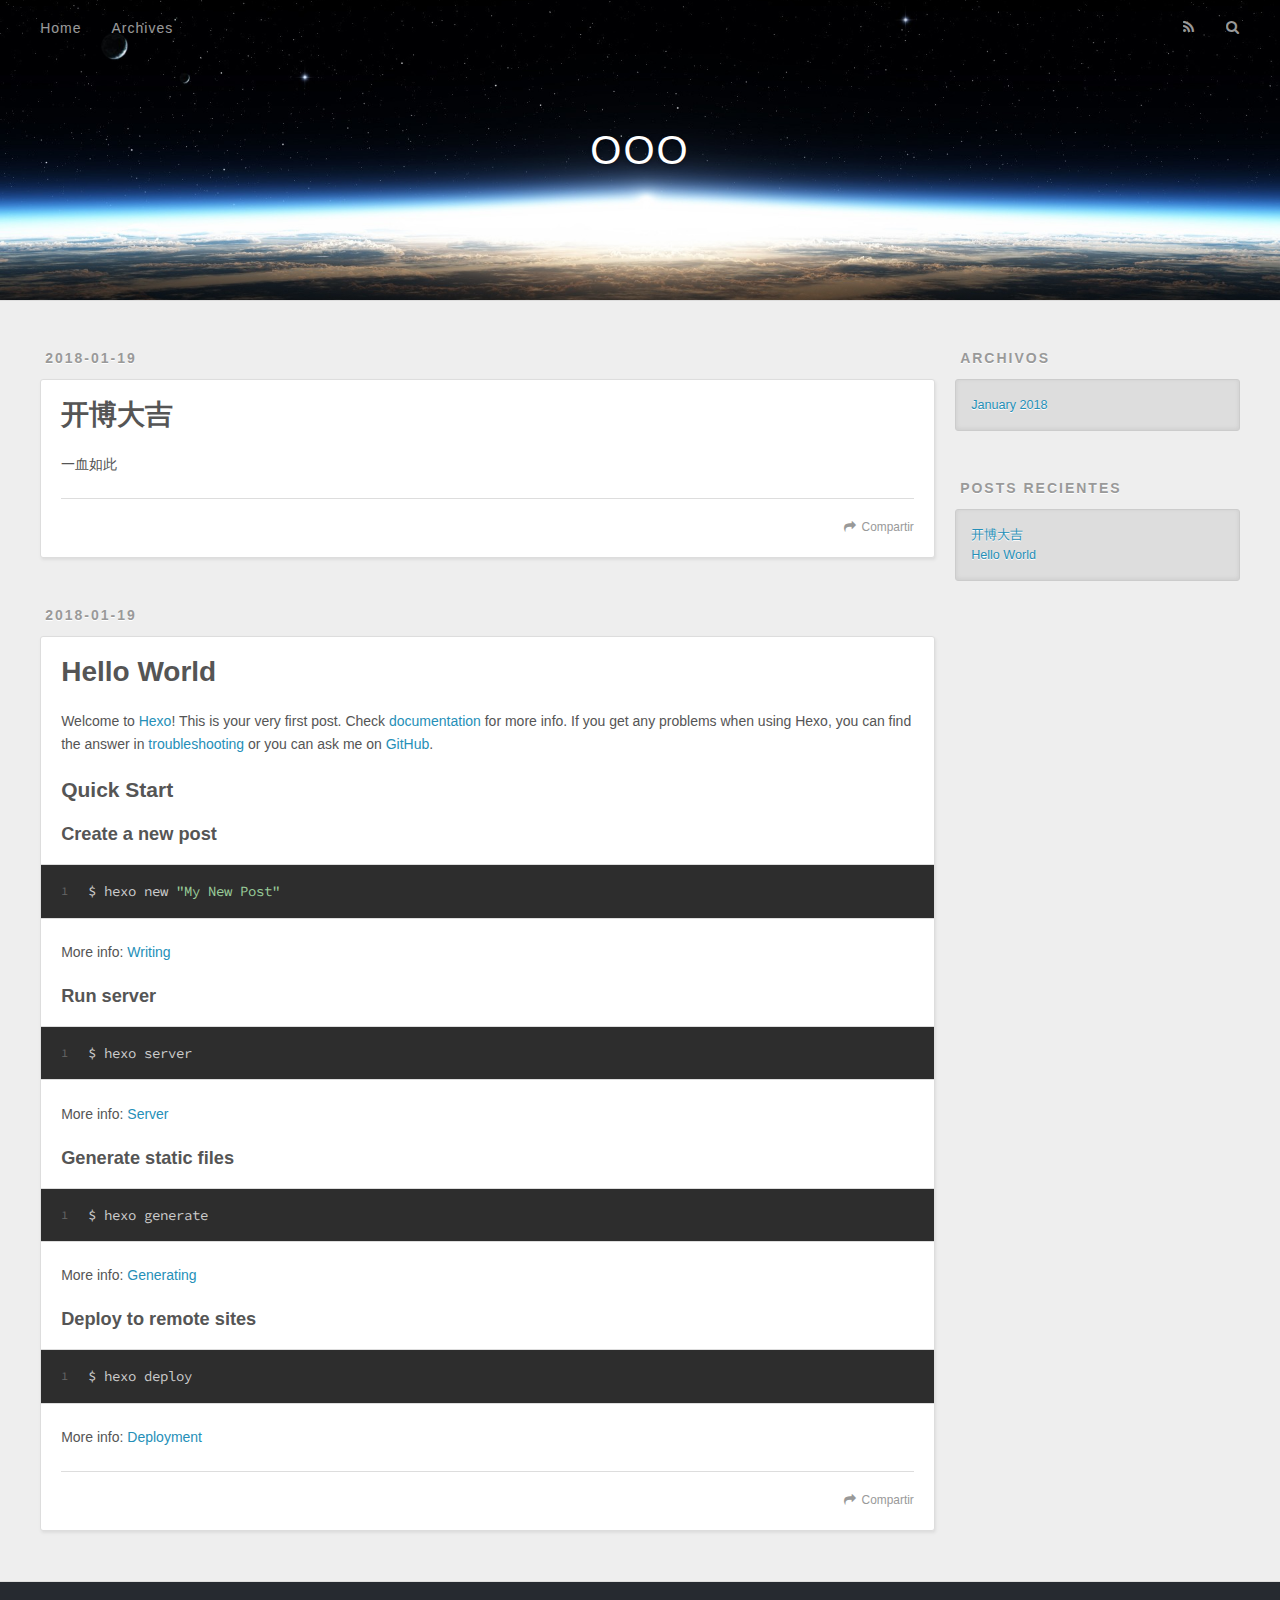
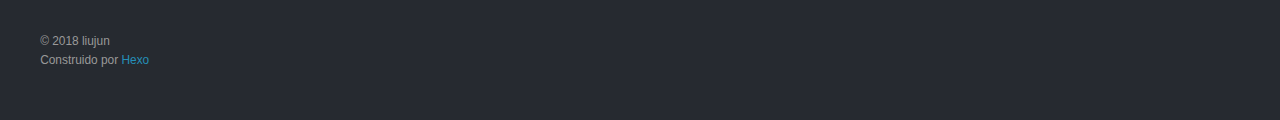
==== index.html @ bb55c489 "Site updated: 2018-01-19 01:58:31" ====
<!DOCTYPE html>
<html>
<head>
  <meta charset="utf-8">
  

  
  <title>OOO</title>
  <meta name="viewport" content="width=device-width, initial-scale=1, maximum-scale=1">
  <meta property="og:type" content="website">
<meta property="og:title" content="OOO">
<meta property="og:url" content="http://yoursite.com/index.html">
<meta property="og:site_name" content="OOO">
<meta name="twitter:card" content="summary">
<meta name="twitter:title" content="OOO">
  
    <link rel="alternate" href="/atom.xml" title="OOO" type="application/atom+xml">
  
  
    <link rel="icon" href="/favicon.png">
  
  
    <link href="//fonts.googleapis.com/css?family=Source+Code+Pro" rel="stylesheet" type="text/css">
  
  <link rel="stylesheet" href="/css/style.css">
</head>

<body>
  <div id="container">
    <div id="wrap">
      <header id="header">
  <div id="banner"></div>
  <div id="header-outer" class="outer">
    <div id="header-title" class="inner">
      <h1 id="logo-wrap">
        <a href="/" id="logo">OOO</a>
      </h1>
      
    </div>
    <div id="header-inner" class="inner">
      <nav id="main-nav">
        <a id="main-nav-toggle" class="nav-icon"></a>
        
          <a class="main-nav-link" href="/">Home</a>
        
          <a class="main-nav-link" href="/archives">Archives</a>
        
      </nav>
      <nav id="sub-nav">
        
          <a id="nav-rss-link" class="nav-icon" href="/atom.xml" title="RSS"></a>
        
        <a id="nav-search-btn" class="nav-icon" title="Buscar"></a>
      </nav>
      <div id="search-form-wrap">
        <form action="//google.com/search" method="get" accept-charset="UTF-8" class="search-form"><input type="search" name="q" class="search-form-input" placeholder="Search"><button type="submit" class="search-form-submit">&#xF002;</button><input type="hidden" name="sitesearch" value="http://yoursite.com"></form>
      </div>
    </div>
  </div>
</header>
      <div class="outer">
        <section id="main">
  
    <article id="post-开博大吉" class="article article-type-post" itemscope itemprop="blogPost">
  <div class="article-meta">
    <a href="/2018/01/19/开博大吉/" class="article-date">
  <time datetime="2018-01-18T17:35:58.000Z" itemprop="datePublished">2018-01-19</time>
</a>
    
  </div>
  <div class="article-inner">
    
    
      <header class="article-header">
        
  
    <h1 itemprop="name">
      <a class="article-title" href="/2018/01/19/开博大吉/">开博大吉</a>
    </h1>
  

      </header>
    
    <div class="article-entry" itemprop="articleBody">
      
        <p>一血如此</p>

      
    </div>
    <footer class="article-footer">
      <a data-url="http://yoursite.com/2018/01/19/开博大吉/" data-id="cjcksv4m100019cp0vutu0ll5" class="article-share-link">Compartir</a>
      
      
    </footer>
  </div>
  
</article>


  
    <article id="post-hello-world" class="article article-type-post" itemscope itemprop="blogPost">
  <div class="article-meta">
    <a href="/2018/01/19/hello-world/" class="article-date">
  <time datetime="2018-01-18T17:33:48.211Z" itemprop="datePublished">2018-01-19</time>
</a>
    
  </div>
  <div class="article-inner">
    
    
      <header class="article-header">
        
  
    <h1 itemprop="name">
      <a class="article-title" href="/2018/01/19/hello-world/">Hello World</a>
    </h1>
  

      </header>
    
    <div class="article-entry" itemprop="articleBody">
      
        <p>Welcome to <a href="https://hexo.io/" target="_blank" rel="noopener">Hexo</a>! This is your very first post. Check <a href="https://hexo.io/docs/" target="_blank" rel="noopener">documentation</a> for more info. If you get any problems when using Hexo, you can find the answer in <a href="https://hexo.io/docs/troubleshooting.html" target="_blank" rel="noopener">troubleshooting</a> or you can ask me on <a href="https://github.com/hexojs/hexo/issues" target="_blank" rel="noopener">GitHub</a>.</p>
<h2 id="Quick-Start"><a href="#Quick-Start" class="headerlink" title="Quick Start"></a>Quick Start</h2><h3 id="Create-a-new-post"><a href="#Create-a-new-post" class="headerlink" title="Create a new post"></a>Create a new post</h3><figure class="highlight bash"><table><tr><td class="gutter"><pre><span class="line">1</span><br></pre></td><td class="code"><pre><span class="line">$ hexo new <span class="string">"My New Post"</span></span><br></pre></td></tr></table></figure>
<p>More info: <a href="https://hexo.io/docs/writing.html" target="_blank" rel="noopener">Writing</a></p>
<h3 id="Run-server"><a href="#Run-server" class="headerlink" title="Run server"></a>Run server</h3><figure class="highlight bash"><table><tr><td class="gutter"><pre><span class="line">1</span><br></pre></td><td class="code"><pre><span class="line">$ hexo server</span><br></pre></td></tr></table></figure>
<p>More info: <a href="https://hexo.io/docs/server.html" target="_blank" rel="noopener">Server</a></p>
<h3 id="Generate-static-files"><a href="#Generate-static-files" class="headerlink" title="Generate static files"></a>Generate static files</h3><figure class="highlight bash"><table><tr><td class="gutter"><pre><span class="line">1</span><br></pre></td><td class="code"><pre><span class="line">$ hexo generate</span><br></pre></td></tr></table></figure>
<p>More info: <a href="https://hexo.io/docs/generating.html" target="_blank" rel="noopener">Generating</a></p>
<h3 id="Deploy-to-remote-sites"><a href="#Deploy-to-remote-sites" class="headerlink" title="Deploy to remote sites"></a>Deploy to remote sites</h3><figure class="highlight bash"><table><tr><td class="gutter"><pre><span class="line">1</span><br></pre></td><td class="code"><pre><span class="line">$ hexo deploy</span><br></pre></td></tr></table></figure>
<p>More info: <a href="https://hexo.io/docs/deployment.html" target="_blank" rel="noopener">Deployment</a></p>

      
    </div>
    <footer class="article-footer">
      <a data-url="http://yoursite.com/2018/01/19/hello-world/" data-id="cjcksv4lr00009cp008reulvs" class="article-share-link">Compartir</a>
      
      
    </footer>
  </div>
  
</article>


  


</section>
        
          <aside id="sidebar">
  
    

  
    

  
    
  
    
  <div class="widget-wrap">
    <h3 class="widget-title">Archivos</h3>
    <div class="widget">
      <ul class="archive-list"><li class="archive-list-item"><a class="archive-list-link" href="/archives/2018/01/">January 2018</a></li></ul>
    </div>
  </div>


  
    
  <div class="widget-wrap">
    <h3 class="widget-title">Posts recientes</h3>
    <div class="widget">
      <ul>
        
          <li>
            <a href="/2018/01/19/开博大吉/">开博大吉</a>
          </li>
        
          <li>
            <a href="/2018/01/19/hello-world/">Hello World</a>
          </li>
        
      </ul>
    </div>
  </div>

  
</aside>
        
      </div>
      <footer id="footer">
  
  <div class="outer">
    <div id="footer-info" class="inner">
      &copy; 2018 liujun<br>
      Construido por <a href="http://hexo.io/" target="_blank">Hexo</a>
    </div>
  </div>
</footer>
    </div>
    <nav id="mobile-nav">
  
    <a href="/" class="mobile-nav-link">Home</a>
  
    <a href="/archives" class="mobile-nav-link">Archives</a>
  
</nav>
    

<script src="//ajax.googleapis.com/ajax/libs/jquery/2.0.3/jquery.min.js"></script>


  <link rel="stylesheet" href="/fancybox/jquery.fancybox.css">
  <script src="/fancybox/jquery.fancybox.pack.js"></script>


<script src="/js/script.js"></script>



  </div>
</body>
</html>
---- css/style.css ----
body {
  width: 100%;
}
body:before,
body:after {
  content: "";
  display: table;
}
body:after {
  clear: both;
}
html,
body,
div,
span,
applet,
object,
iframe,
h1,
h2,
h3,
h4,
h5,
h6,
p,
blockquote,
pre,
a,
abbr,
acronym,
address,
big,
cite,
code,
del,
dfn,
em,
img,
ins,
kbd,
q,
s,
samp,
small,
strike,
strong,
sub,
sup,
tt,
var,
dl,
dt,
dd,
ol,
ul,
li,
fieldset,
form,
label,
legend,
table,
caption,
tbody,
tfoot,
thead,
tr,
th,
td {
  margin: 0;
  padding: 0;
  border: 0;
  outline: 0;
  font-weight: inherit;
  font-style: inherit;
  font-family: inherit;
  font-size: 100%;
  vertical-align: baseline;
}
body {
  line-height: 1;
  color: #000;
  background: #fff;
}
ol,
ul {
  list-style: none;
}
table {
  border-collapse: separate;
  border-spacing: 0;
  vertical-align: middle;
}
caption,
th,
td {
  text-align: left;
  font-weight: normal;
  vertical-align: middle;
}
a img {
  border: none;
}
input,
button {
  margin: 0;
  padding: 0;
}
input::-moz-focus-inner,
button::-moz-focus-inner {
  border: 0;
  padding: 0;
}
@font-face {
  font-family: FontAwesome;
  font-style: normal;
  font-weight: normal;
  src: url("fonts/fontawesome-webfont.eot?v=#4.0.3");
  src: url("fonts/fontawesome-webfont.eot?#iefix&v=#4.0.3") format("embedded-opentype"), url("fonts/fontawesome-webfont.woff?v=#4.0.3") format("woff"), url("fonts/fontawesome-webfont.ttf?v=#4.0.3") format("truetype"), url("fonts/fontawesome-webfont.svg#fontawesomeregular?v=#4.0.3") format("svg");
}
html,
body,
#container {
  height: 100%;
}
body {
  background: #eee;
  font: 14px -apple-system, BlinkMacSystemFont, "Segoe UI", "Roboto", "Oxygen", "Ubuntu", "Cantarell", "Fira Sans", "Droid Sans", "Helvetica Neue", sans-serif;
  -webkit-text-size-adjust: 100%;
}
.outer {
  max-width: 1220px;
  margin: 0 auto;
  padding: 0 20px;
}
.outer:before,
.outer:after {
  content: "";
  display: table;
}
.outer:after {
  clear: both;
}
.inner {
  display: inline;
  float: left;
  width: 98.33333333333333%;
  margin: 0 0.833333333333333%;
}
.left,
.alignleft {
  float: left;
}
.right,
.alignright {
  float: right;
}
.clear {
  clear: both;
}
#container {
  position: relative;
}
.mobile-nav-on {
  overflow: hidden;
}
#wrap {
  height: 100%;
  width: 100%;
  position: absolute;
  top: 0;
  left: 0;
  -webkit-transition: 0.2s ease-out;
  -moz-transition: 0.2s ease-out;
  -ms-transition: 0.2s ease-out;
  transition: 0.2s ease-out;
  z-index: 1;
  background: #eee;
}
.mobile-nav-on #wrap {
  left: 280px;
}
@media screen and (min-width: 768px) {
  #main {
    display: inline;
    float: left;
    width: 73.33333333333333%;
    margin: 0 0.833333333333333%;
  }
}
.article-date,
.article-category-link,
.archive-year,
.widget-title {
  text-decoration: none;
  text-transform: uppercase;
  letter-spacing: 2px;
  color: #999;
  margin-bottom: 1em;
  margin-left: 5px;
  line-height: 1em;
  text-shadow: 0 1px #fff;
  font-weight: bold;
}
.article-inner,
.archive-article-inner {
  background: #fff;
  -webkit-box-shadow: 1px 2px 3px #ddd;
  box-shadow: 1px 2px 3px #ddd;
  border: 1px solid #ddd;
  border-radius: 3px;
}
.article-entry h1,
.widget h1 {
  font-size: 2em;
}
.article-entry h2,
.widget h2 {
  font-size: 1.5em;
}
.article-entry h3,
.widget h3 {
  font-size: 1.3em;
}
.article-entry h4,
.widget h4 {
  font-size: 1.2em;
}
.article-entry h5,
.widget h5 {
  font-size: 1em;
}
.article-entry h6,
.widget h6 {
  font-size: 1em;
  color: #999;
}
.article-entry hr,
.widget hr {
  border: 1px dashed #ddd;
}
.article-entry strong,
.widget strong {
  font-weight: bold;
}
.article-entry em,
.widget em,
.article-entry cite,
.widget cite {
  font-style: italic;
}
.article-entry sup,
.widget sup,
.article-entry sub,
.widget sub {
  font-size: 0.75em;
  line-height: 0;
  position: relative;
  vertical-align: baseline;
}
.article-entry sup,
.widget sup {
  top: -0.5em;
}
.article-entry sub,
.widget sub {
  bottom: -0.2em;
}
.article-entry small,
.widget small {
  font-size: 0.85em;
}
.article-entry acronym,
.widget acronym,
.article-entry abbr,
.widget abbr {
  border-bottom: 1px dotted;
}
.article-entry ul,
.widget ul,
.article-entry ol,
.widget ol,
.article-entry dl,
.widget dl {
  margin: 0 20px;
  line-height: 1.6em;
}
.article-entry ul ul,
.widget ul ul,
.article-entry ol ul,
.widget ol ul,
.article-entry ul ol,
.widget ul ol,
.article-entry ol ol,
.widget ol ol {
  margin-top: 0;
  margin-bottom: 0;
}
.article-entry ul,
.widget ul {
  list-style: disc;
}
.article-entry ol,
.widget ol {
  list-style: decimal;
}
.article-entry dt,
.widget dt {
  font-weight: bold;
}
#header {
  height: 300px;
  position: relative;
  border-bottom: 1px solid #ddd;
}
#header:before,
#header:after {
  content: "";
  position: absolute;
  left: 0;
  right: 0;
  height: 40px;
}
#header:before {
  top: 0;
  background: -webkit-linear-gradient(rgba(0,0,0,0.2), transparent);
  background: -moz-linear-gradient(rgba(0,0,0,0.2), transparent);
  background: -ms-linear-gradient(rgba(0,0,0,0.2), transparent);
  background: linear-gradient(rgba(0,0,0,0.2), transparent);
}
#header:after {
  bottom: 0;
  background: -webkit-linear-gradient(transparent, rgba(0,0,0,0.2));
  background: -moz-linear-gradient(transparent, rgba(0,0,0,0.2));
  background: -ms-linear-gradient(transparent, rgba(0,0,0,0.2));
  background: linear-gradient(transparent, rgba(0,0,0,0.2));
}
#header-outer {
  height: 100%;
  position: relative;
}
#header-inner {
  position: relative;
  overflow: hidden;
}
#banner {
  position: absolute;
  top: 0;
  left: 0;
  width: 100%;
  height: 100%;
  background: url("images/banner.jpg") center #000;
  -webkit-background-size: cover;
  -moz-background-size: cover;
  background-size: cover;
  z-index: -1;
}
#header-title {
  text-align: center;
  height: 40px;
  position: absolute;
  top: 50%;
  left: 0;
  margin-top: -20px;
}
#logo,
#subtitle {
  text-decoration: none;
  color: #fff;
  font-weight: 300;
  text-shadow: 0 1px 4px rgba(0,0,0,0.3);
}
#logo {
  font-size: 40px;
  line-height: 40px;
  letter-spacing: 2px;
}
#subtitle {
  font-size: 16px;
  line-height: 16px;
  letter-spacing: 1px;
}
#subtitle-wrap {
  margin-top: 16px;
}
#main-nav {
  float: left;
  margin-left: -15px;
}
.nav-icon,
.main-nav-link {
  float: left;
  color: #fff;
  opacity: 0.6;
  text-decoration: none;
  text-shadow: 0 1px rgba(0,0,0,0.2);
  -webkit-transition: opacity 0.2s;
  -moz-transition: opacity 0.2s;
  -ms-transition: opacity 0.2s;
  transition: opacity 0.2s;
  display: block;
  padding: 20px 15px;
}
.nav-icon:hover,
.main-nav-link:hover {
  opacity: 1;
}
.nav-icon {
  font-family: FontAwesome;
  text-align: center;
  font-size: 14px;
  width: 14px;
  height: 14px;
  padding: 20px 15px;
  position: relative;
  cursor: pointer;
}
.main-nav-link {
  font-weight: 300;
  letter-spacing: 1px;
}
@media screen and (max-width: 479px) {
  .main-nav-link {
    display: none;
  }
}
#main-nav-toggle {
  display: none;
}
#main-nav-toggle:before {
  content: "\f0c9";
}
@media screen and (max-width: 479px) {
  #main-nav-toggle {
    display: block;
  }
}
#sub-nav {
  float: right;
  margin-right: -15px;
}
#nav-rss-link:before {
  content: "\f09e";
}
#nav-search-btn:before {
  content: "\f002";
}
#search-form-wrap {
  position: absolute;
  top: 15px;
  width: 150px;
  height: 30px;
  right: -150px;
  opacity: 0;
  -webkit-transition: 0.2s ease-out;
  -moz-transition: 0.2s ease-out;
  -ms-transition: 0.2s ease-out;
  transition: 0.2s ease-out;
}
#search-form-wrap.on {
  opacity: 1;
  right: 0;
}
@media screen and (max-width: 479px) {
  #search-form-wrap {
    width: 100%;
    right: -100%;
  }
}
.search-form {
  position: absolute;
  top: 0;
  left: 0;
  right: 0;
  background: #fff;
  padding: 5px 15px;
  border-radius: 15px;
  -webkit-box-shadow: 0 0 10px rgba(0,0,0,0.3);
  box-shadow: 0 0 10px rgba(0,0,0,0.3);
}
.search-form-input {
  border: none;
  background: none;
  color: #555;
  width: 100%;
  font: 13px -apple-system, BlinkMacSystemFont, "Segoe UI", "Roboto", "Oxygen", "Ubuntu", "Cantarell", "Fira Sans", "Droid Sans", "Helvetica Neue", sans-serif;
  outline: none;
}
.search-form-input::-webkit-search-results-decoration,
.search-form-input::-webkit-search-cancel-button {
  -webkit-appearance: none;
}
.search-form-submit {
  position: absolute;
  top: 50%;
  right: 10px;
  margin-top: -7px;
  font: 13px FontAwesome;
  border: none;
  background: none;
  color: #bbb;
  cursor: pointer;
}
.search-form-submit:hover,
.search-form-submit:focus {
  color: #777;
}
.article {
  margin: 50px 0;
}
.article-inner {
  overflow: hidden;
}
.article-meta:before,
.article-meta:after {
  content: "";
  display: table;
}
.article-meta:after {
  clear: both;
}
.article-date {
  float: left;
}
.article-category {
  float: left;
  line-height: 1em;
  color: #ccc;
  text-shadow: 0 1px #fff;
  margin-left: 8px;
}
.article-category:before {
  content: "\2022";
}
.article-category-link {
  margin: 0 12px 1em;
}
.article-header {
  padding: 20px 20px 0;
}
.article-title {
  text-decoration: none;
  font-size: 2em;
  font-weight: bold;
  color: #555;
  line-height: 1.1em;
  -webkit-transition: color 0.2s;
  -moz-transition: color 0.2s;
  -ms-transition: color 0.2s;
  transition: color 0.2s;
}
a.article-title:hover {
  color: #258fb8;
}
.article-entry {
  color: #555;
  padding: 0 20px;
}
.article-entry:before,
.article-entry:after {
  content: "";
  display: table;
}
.article-entry:after {
  clear: both;
}
.article-entry p,
.article-entry table {
  line-height: 1.6em;
  margin: 1.6em 0;
}
.article-entry h1,
.article-entry h2,
.article-entry h3,
.article-entry h4,
.article-entry h5,
.article-entry h6 {
  font-weight: bold;
}
.article-entry h1,
.article-entry h2,
.article-entry h3,
.article-entry h4,
.article-entry h5,
.article-entry h6 {
  line-height: 1.1em;
  margin: 1.1em 0;
}
.article-entry a {
  color: #258fb8;
  text-decoration: none;
}
.article-entry a:hover {
  text-decoration: underline;
}
.article-entry ul,
.article-entry ol,
.article-entry dl {
  margin-top: 1.6em;
  margin-bottom: 1.6em;
}
.article-entry img,
.article-entry video {
  max-width: 100%;
  height: auto;
  display: block;
  margin: auto;
}
.article-entry iframe {
  border: none;
}
.article-entry table {
  width: 100%;
  border-collapse: collapse;
  border-spacing: 0;
}
.article-entry th {
  font-weight: bold;
  border-bottom: 3px solid #ddd;
  padding-bottom: 0.5em;
}
.article-entry td {
  border-bottom: 1px solid #ddd;
  padding: 10px 0;
}
.article-entry blockquote {
  font-family: Georgia, "Times New Roman", serif;
  font-size: 1.4em;
  margin: 1.6em 20px;
  text-align: center;
}
.article-entry blockquote footer {
  font-size: 14px;
  margin: 1.6em 0;
  font-family: -apple-system, BlinkMacSystemFont, "Segoe UI", "Roboto", "Oxygen", "Ubuntu", "Cantarell", "Fira Sans", "Droid Sans", "Helvetica Neue", sans-serif;
}
.article-entry blockquote footer cite:before {
  content: "—";
  padding: 0 0.5em;
}
.article-entry .pullquote {
  text-align: left;
  width: 45%;
  margin: 0;
}
.article-entry .pullquote.left {
  margin-left: 0.5em;
  margin-right: 1em;
}
.article-entry .pullquote.right {
  margin-right: 0.5em;
  margin-left: 1em;
}
.article-entry .caption {
  color: #999;
  display: block;
  font-size: 0.9em;
  margin-top: 0.5em;
  position: relative;
  text-align: center;
}
.article-entry .video-container {
  position: relative;
  padding-top: 56.25%;
  height: 0;
  overflow: hidden;
}
.article-entry .video-container iframe,
.article-entry .video-container object,
.article-entry .video-container embed {
  position: absolute;
  top: 0;
  left: 0;
  width: 100%;
  height: 100%;
  margin-top: 0;
}
.article-more-link a {
  display: inline-block;
  line-height: 1em;
  padding: 6px 15px;
  border-radius: 15px;
  background: #eee;
  color: #999;
  text-shadow: 0 1px #fff;
  text-decoration: none;
}
.article-more-link a:hover {
  background: #258fb8;
  color: #fff;
  text-decoration: none;
  text-shadow: 0 1px #1e7293;
}
.article-footer {
  font-size: 0.85em;
  line-height: 1.6em;
  border-top: 1px solid #ddd;
  padding-top: 1.6em;
  margin: 0 20px 20px;
}
.article-footer:before,
.article-footer:after {
  content: "";
  display: table;
}
.article-footer:after {
  clear: both;
}
.article-footer a {
  color: #999;
  text-decoration: none;
}
.article-footer a:hover {
  color: #555;
}
.article-tag-list-item {
  float: left;
  margin-right: 10px;
}
.article-tag-list-link:before {
  content: "#";
}
.article-comment-link {
  float: right;
}
.article-comment-link:before {
  content: "\f075";
  font-family: FontAwesome;
  padding-right: 8px;
}
.article-share-link {
  cursor: pointer;
  float: right;
  margin-left: 20px;
}
.article-share-link:before {
  content: "\f064";
  font-family: FontAwesome;
  padding-right: 6px;
}
#article-nav {
  position: relative;
}
#article-nav:before,
#article-nav:after {
  content: "";
  display: table;
}
#article-nav:after {
  clear: both;
}
@media screen and (min-width: 768px) {
  #article-nav {
    margin: 50px 0;
  }
  #article-nav:before {
    width: 8px;
    height: 8px;
    position: absolute;
    top: 50%;
    left: 50%;
    margin-top: -4px;
    margin-left: -4px;
    content: "";
    border-radius: 50%;
    background: #ddd;
    -webkit-box-shadow: 0 1px 2px #fff;
    box-shadow: 0 1px 2px #fff;
  }
}
.article-nav-link-wrap {
  text-decoration: none;
  text-shadow: 0 1px #fff;
  color: #999;
  -webkit-box-sizing: border-box;
  -moz-box-sizing: border-box;
  box-sizing: border-box;
  margin-top: 50px;
  text-align: center;
  display: block;
}
.article-nav-link-wrap:hover {
  color: #555;
}
@media screen and (min-width: 768px) {
  .article-nav-link-wrap {
    width: 50%;
    margin-top: 0;
  }
}
@media screen and (min-width: 768px) {
  #article-nav-newer {
    float: left;
    text-align: right;
    padding-right: 20px;
  }
}
@media screen and (min-width: 768px) {
  #article-nav-older {
    float: right;
    text-align: left;
    padding-left: 20px;
  }
}
.article-nav-caption {
  text-transform: uppercase;
  letter-spacing: 2px;
  color: #ddd;
  line-height: 1em;
  font-weight: bold;
}
#article-nav-newer .article-nav-caption {
  margin-right: -2px;
}
.article-nav-title {
  font-size: 0.85em;
  line-height: 1.6em;
  margin-top: 0.5em;
}
.article-share-box {
  position: absolute;
  display: none;
  background: #fff;
  -webkit-box-shadow: 1px 2px 10px rgba(0,0,0,0.2);
  box-shadow: 1px 2px 10px rgba(0,0,0,0.2);
  border-radius: 3px;
  margin-left: -145px;
  overflow: hidden;
  z-index: 1;
}
.article-share-box.on {
  display: block;
}
.article-share-input {
  width: 100%;
  background: none;
  -webkit-box-sizing: border-box;
  -moz-box-sizing: border-box;
  box-sizing: border-box;
  font: 14px -apple-system, BlinkMacSystemFont, "Segoe UI", "Roboto", "Oxygen", "Ubuntu", "Cantarell", "Fira Sans", "Droid Sans", "Helvetica Neue", sans-serif;
  padding: 0 15px;
  color: #555;
  outline: none;
  border: 1px solid #ddd;
  border-radius: 3px 3px 0 0;
  height: 36px;
  line-height: 36px;
}
.article-share-links {
  background: #eee;
}
.article-share-links:before,
.article-share-links:after {
  content: "";
  display: table;
}
.article-share-links:after {
  clear: both;
}
.article-share-twitter,
.article-share-facebook,
.article-share-pinterest,
.article-share-google {
  width: 50px;
  height: 36px;
  display: block;
  float: left;
  position: relative;
  color: #999;
  text-shadow: 0 1px #fff;
}
.article-share-twitter:before,
.article-share-facebook:before,
.article-share-pinterest:before,
.article-share-google:before {
  font-size: 20px;
  font-family: FontAwesome;
  width: 20px;
  height: 20px;
  position: absolute;
  top: 50%;
  left: 50%;
  margin-top: -10px;
  margin-left: -10px;
  text-align: center;
}
.article-share-twitter:hover,
.article-share-facebook:hover,
.article-share-pinterest:hover,
.article-share-google:hover {
  color: #fff;
}
.article-share-twitter:before {
  content: "\f099";
}
.article-share-twitter:hover {
  background: #00aced;
  text-shadow: 0 1px #008abe;
}
.article-share-facebook:before {
  content: "\f09a";
}
.article-share-facebook:hover {
  background: #3b5998;
  text-shadow: 0 1px #2f477a;
}
.article-share-pinterest:before {
  content: "\f0d2";
}
.article-share-pinterest:hover {
  background: #cb2027;
  text-shadow: 0 1px #a21a1f;
}
.article-share-google:before {
  content: "\f0d5";
}
.article-share-google:hover {
  background: #dd4b39;
  text-shadow: 0 1px #be3221;
}
.article-gallery {
  background: #000;
  position: relative;
}
.article-gallery-photos {
  position: relative;
  overflow: hidden;
}
.article-gallery-img {
  display: none;
  max-width: 100%;
}
.article-gallery-img:first-child {
  display: block;
}
.article-gallery-img.loaded {
  position: absolute;
  display: block;
}
.article-gallery-img img {
  display: block;
  max-width: 100%;
  margin: 0 auto;
}
#comments {
  background: #fff;
  -webkit-box-shadow: 1px 2px 3px #ddd;
  box-shadow: 1px 2px 3px #ddd;
  padding: 20px;
  border: 1px solid #ddd;
  border-radius: 3px;
  margin: 50px 0;
}
#comments a {
  color: #258fb8;
}
.archives-wrap {
  margin: 50px 0;
}
.archives:before,
.archives:after {
  content: "";
  display: table;
}
.archives:after {
  clear: both;
}
.archive-year-wrap {
  margin-bottom: 1em;
}
.archives {
  -webkit-column-gap: 10px;
  -moz-column-gap: 10px;
  column-gap: 10px;
}
@media screen and (min-width: 480px) and (max-width: 767px) {
  .archives {
    -webkit-column-count: 2;
    -moz-column-count: 2;
    column-count: 2;
  }
}
@media screen and (min-width: 768px) {
  .archives {
    -webkit-column-count: 3;
    -moz-column-count: 3;
    column-count: 3;
  }
}
.archive-article {
  -webkit-column-break-inside: avoid;
  page-break-inside: avoid;
  overflow: hidden;
  break-inside: avoid-column;
}
.archive-article-inner {
  padding: 10px;
  margin-bottom: 15px;
}
.archive-article-title {
  text-decoration: none;
  font-weight: bold;
  color: #555;
  -webkit-transition: color 0.2s;
  -moz-transition: color 0.2s;
  -ms-transition: color 0.2s;
  transition: color 0.2s;
  line-height: 1.6em;
}
.archive-article-title:hover {
  color: #258fb8;
}
.archive-article-footer {
  margin-top: 1em;
}
.archive-article-date {
  color: #999;
  text-decoration: none;
  font-size: 0.85em;
  line-height: 1em;
  margin-bottom: 0.5em;
  display: block;
}
#page-nav {
  margin: 50px auto;
  background: #fff;
  -webkit-box-shadow: 1px 2px 3px #ddd;
  box-shadow: 1px 2px 3px #ddd;
  border: 1px solid #ddd;
  border-radius: 3px;
  text-align: center;
  color: #999;
  overflow: hidden;
}
#page-nav:before,
#page-nav:after {
  content: "";
  display: table;
}
#page-nav:after {
  clear: both;
}
#page-nav a,
#page-nav span {
  padding: 10px 20px;
  line-height: 1;
  height: 2ex;
}
#page-nav a {
  color: #999;
  text-decoration: none;
}
#page-nav a:hover {
  background: #999;
  color: #fff;
}
#page-nav .prev {
  float: left;
}
#page-nav .next {
  float: right;
}
#page-nav .page-number {
  display: inline-block;
}
@media screen and (max-width: 479px) {
  #page-nav .page-number {
    display: none;
  }
}
#page-nav .current {
  color: #555;
  font-weight: bold;
}
#page-nav .space {
  color: #ddd;
}
#footer {
  background: #262a30;
  padding: 50px 0;
  border-top: 1px solid #ddd;
  color: #999;
}
#footer a {
  color: #258fb8;
  text-decoration: none;
}
#footer a:hover {
  text-decoration: underline;
}
#footer-info {
  line-height: 1.6em;
  font-size: 0.85em;
}
.article-entry pre,
.article-entry .highlight {
  background: #2d2d2d;
  margin: 0 -20px;
  padding: 15px 20px;
  border-style: solid;
  border-color: #ddd;
  border-width: 1px 0;
  overflow: auto;
  color: #ccc;
  line-height: 22.400000000000002px;
}
.article-entry .highlight .gutter pre,
.article-entry .gist .gist-file .gist-data .line-numbers {
  color: #666;
  font-size: 0.85em;
}
.article-entry pre,
.article-entry code {
  font-family: "Source Code Pro", Consolas, Monaco, Menlo, Consolas, monospace;
}
.article-entry code {
  background: #eee;
  text-shadow: 0 1px #fff;
  padding: 0 0.3em;
}
.article-entry pre code {
  background: none;
  text-shadow: none;
  padding: 0;
}
.article-entry .highlight pre {
  border: none;
  margin: 0;
  padding: 0;
}
.article-entry .highlight table {
  margin: 0;
  width: auto;
}
.article-entry .highlight td {
  border: none;
  padding: 0;
}
.article-entry .highlight figcaption {
  font-size: 0.85em;
  color: #999;
  line-height: 1em;
  margin-bottom: 1em;
}
.article-entry .highlight figcaption:before,
.article-entry .highlight figcaption:after {
  content: "";
  display: table;
}
.article-entry .highlight figcaption:after {
  clear: both;
}
.article-entry .highlight figcaption a {
  float: right;
}
.article-entry .highlight .gutter pre {
  text-align: right;
  padding-right: 20px;
}
.article-entry .highlight .line {
  height: 22.400000000000002px;
}
.article-entry .highlight .line.marked {
  background: #515151;
}
.article-entry .gist {
  margin: 0 -20px;
  border-style: solid;
  border-color: #ddd;
  border-width: 1px 0;
  background: #2d2d2d;
  padding: 15px 20px 15px 0;
}
.article-entry .gist .gist-file {
  border: none;
  font-family: "Source Code Pro", Consolas, Monaco, Menlo, Consolas, monospace;
  margin: 0;
}
.article-entry .gist .gist-file .gist-data {
  background: none;
  border: none;
}
.article-entry .gist .gist-file .gist-data .line-numbers {
  background: none;
  border: none;
  padding: 0 20px 0 0;
}
.article-entry .gist .gist-file .gist-data .line-data {
  padding: 0 !important;
}
.article-entry .gist .gist-file .highlight {
  margin: 0;
  padding: 0;
  border: none;
}
.article-entry .gist .gist-file .gist-meta {
  background: #2d2d2d;
  color: #999;
  font: 0.85em -apple-system, BlinkMacSystemFont, "Segoe UI", "Roboto", "Oxygen", "Ubuntu", "Cantarell", "Fira Sans", "Droid Sans", "Helvetica Neue", sans-serif;
  text-shadow: 0 0;
  padding: 0;
  margin-top: 1em;
  margin-left: 20px;
}
.article-entry .gist .gist-file .gist-meta a {
  color: #258fb8;
  font-weight: normal;
}
.article-entry .gist .gist-file .gist-meta a:hover {
  text-decoration: underline;
}
pre .comment,
pre .title {
  color: #999;
}
pre .variable,
pre .attribute,
pre .tag,
pre .regexp,
pre .ruby .constant,
pre .xml .tag .title,
pre .xml .pi,
pre .xml .doctype,
pre .html .doctype,
pre .css .id,
pre .css .class,
pre .css .pseudo {
  color: #f2777a;
}
pre .number,
pre .preprocessor,
pre .built_in,
pre .literal,
pre .params,
pre .constant {
  color: #f99157;
}
pre .class,
pre .ruby .class .title,
pre .css .rules .attribute {
  color: #9c9;
}
pre .string,
pre .value,
pre .inheritance,
pre .header,
pre .ruby .symbol,
pre .xml .cdata {
  color: #9c9;
}
pre .css .hexcolor {
  color: #6cc;
}
pre .function,
pre .python .decorator,
pre .python .title,
pre .ruby .function .title,
pre .ruby .title .keyword,
pre .perl .sub,
pre .javascript .title,
pre .coffeescript .title {
  color: #69c;
}
pre .keyword,
pre .javascript .function {
  color: #c9c;
}
@media screen and (max-width: 479px) {
  #mobile-nav {
    position: absolute;
    top: 0;
    left: 0;
    width: 280px;
    height: 100%;
    background: #191919;
    border-right: 1px solid #fff;
  }
}
@media screen and (max-width: 479px) {
  .mobile-nav-link {
    display: block;
    color: #999;
    text-decoration: none;
    padding: 15px 20px;
    font-weight: bold;
  }
  .mobile-nav-link:hover {
    color: #fff;
  }
}
@media screen and (min-width: 768px) {
  #sidebar {
    display: inline;
    float: left;
    width: 23.333333333333332%;
    margin: 0 0.833333333333333%;
  }
}
.widget-wrap {
  margin: 50px 0;
}
.widget {
  color: #777;
  text-shadow: 0 1px #fff;
  background: #ddd;
  -webkit-box-shadow: 0 -1px 4px #ccc inset;
  box-shadow: 0 -1px 4px #ccc inset;
  border: 1px solid #ccc;
  padding: 15px;
  border-radius: 3px;
}
.widget a {
  color: #258fb8;
  text-decoration: none;
}
.widget a:hover {
  text-decoration: underline;
}
.widget ul ul,
.widget ol ul,
.widget dl ul,
.widget ul ol,
.widget ol ol,
.widget dl ol,
.widget ul dl,
.widget ol dl,
.widget dl dl {
  margin-left: 15px;
  list-style: disc;
}
.widget {
  line-height: 1.6em;
  word-wrap: break-word;
  font-size: 0.9em;
}
.widget ul,
.widget ol {
  list-style: none;
  margin: 0;
}
.widget ul ul,
.widget ol ul,
.widget ul ol,
.widget ol ol {
  margin: 0 20px;
}
.widget ul ul,
.widget ol ul {
  list-style: disc;
}
.widget ul ol,
.widget ol ol {
  list-style: decimal;
}
.category-list-count,
.tag-list-count,
.archive-list-count {
  padding-left: 5px;
  color: #999;
  font-size: 0.85em;
}
.category-list-count:before,
.tag-list-count:before,
.archive-list-count:before {
  content: "(";
}
.category-list-count:after,
.tag-list-count:after,
.archive-list-count:after {
  content: ")";
}
.tagcloud a {
  margin-right: 5px;
  display: inline-block;
}
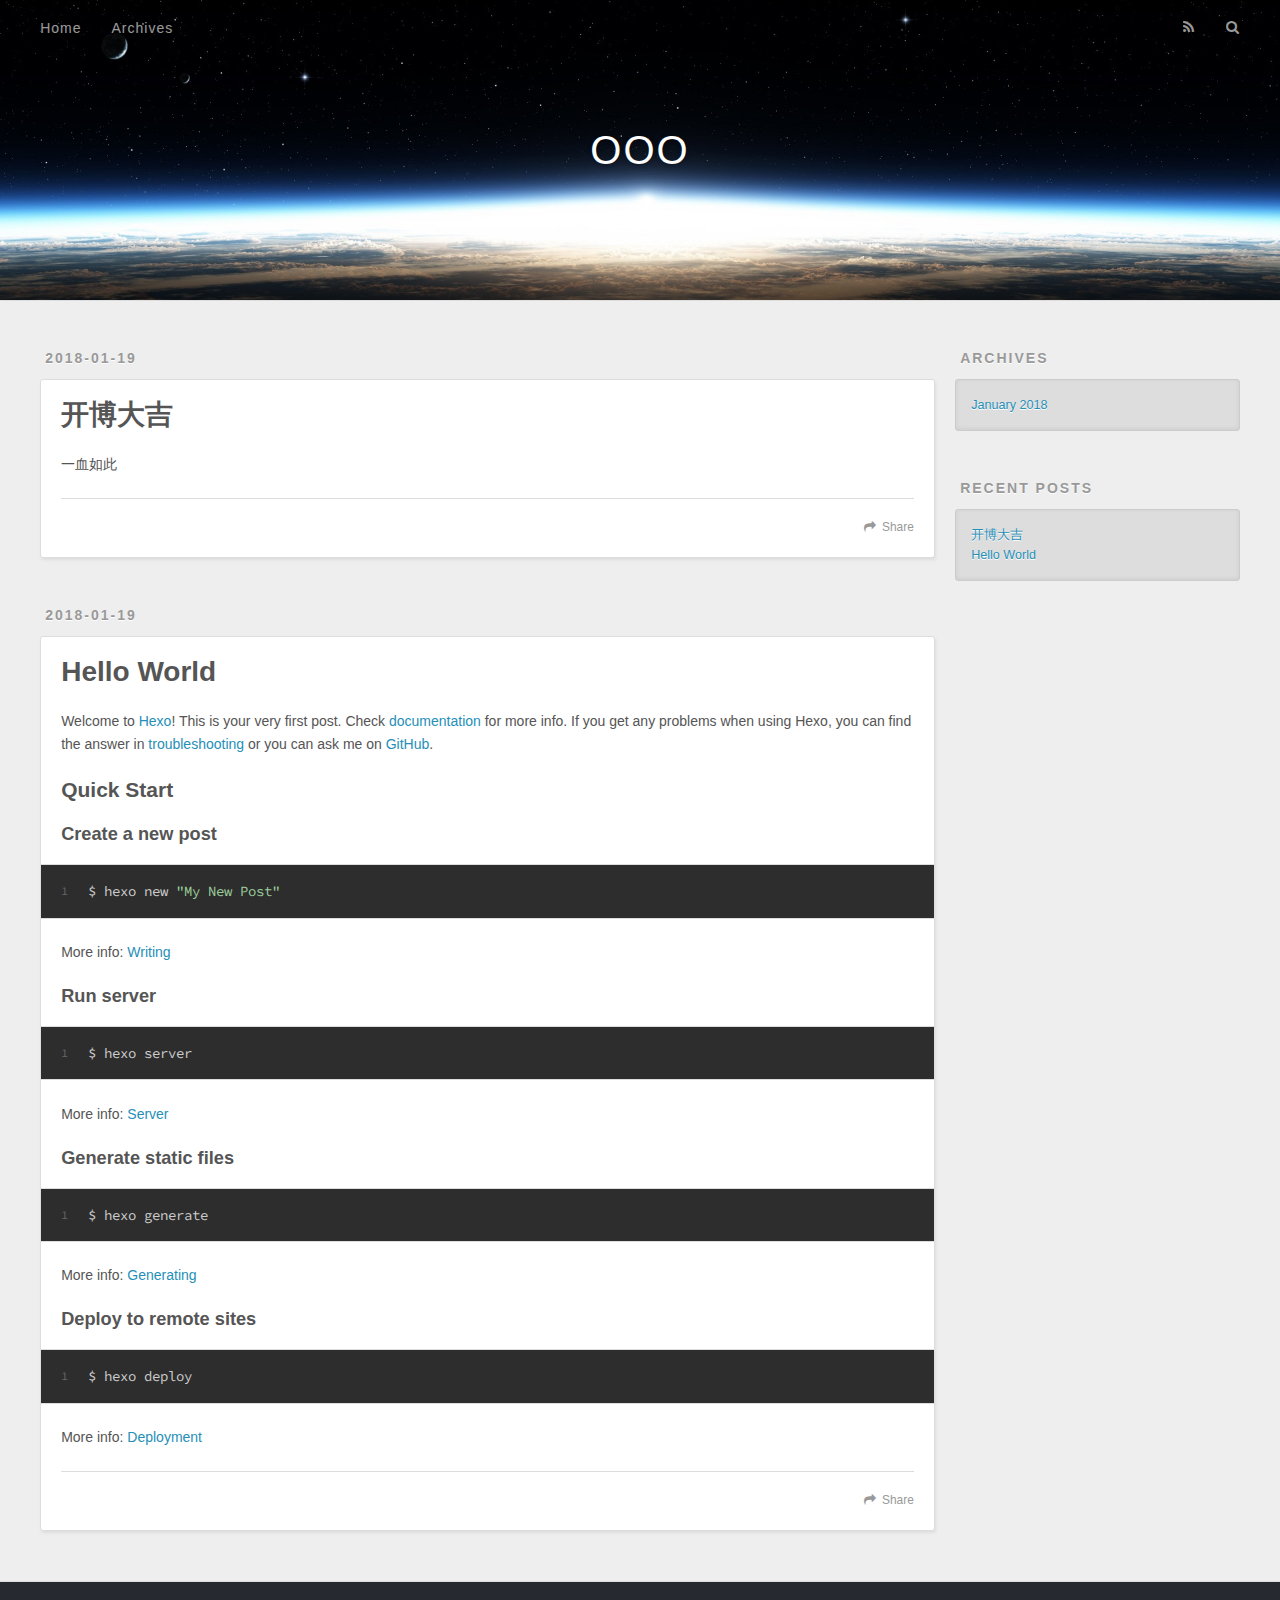
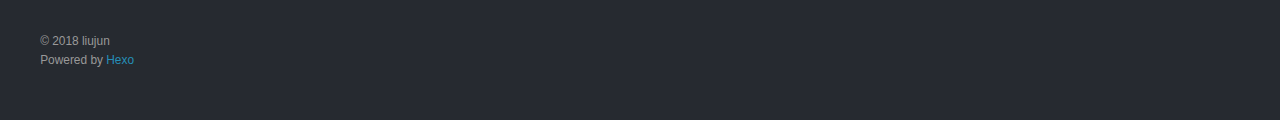
==== commit 450f337d: "Site updated: 2018-01-19 23:18:00" ====
--- a/index.html
+++ b/index.html
@@ -48,9 +48,9 @@
       </nav>
       <nav id="sub-nav">
         
-          <a id="nav-rss-link" class="nav-icon" href="/atom.xml" title="RSS"></a>
-        
-        <a id="nav-search-btn" class="nav-icon" title="Buscar"></a>
+          <a id="nav-rss-link" class="nav-icon" href="/atom.xml" title="RSS Feed"></a>
+        
+        <a id="nav-search-btn" class="nav-icon" title="Search"></a>
       </nav>
       <div id="search-form-wrap">
         <form action="//google.com/search" method="get" accept-charset="UTF-8" class="search-form"><input type="search" name="q" class="search-form-input" placeholder="Search"><button type="submit" class="search-form-submit">&#xF002;</button><input type="hidden" name="sitesearch" value="http://yoursite.com"></form>
@@ -88,7 +88,7 @@
       
     </div>
     <footer class="article-footer">
-      <a data-url="http://yoursite.com/2018/01/19/开博大吉/" data-id="cjcksv4m100019cp0vutu0ll5" class="article-share-link">Compartir</a>
+      <a data-url="http://yoursite.com/2018/01/19/开博大吉/" data-id="cjcm2kc6c00018cp038b8wski" class="article-share-link">Share</a>
       
       
     </footer>
@@ -133,7 +133,7 @@
       
     </div>
     <footer class="article-footer">
-      <a data-url="http://yoursite.com/2018/01/19/hello-world/" data-id="cjcksv4lr00009cp008reulvs" class="article-share-link">Compartir</a>
+      <a data-url="http://yoursite.com/2018/01/19/hello-world/" data-id="cjcm2kc6400008cp0acpd093s" class="article-share-link">Share</a>
       
       
     </footer>
@@ -159,7 +159,7 @@
   
     
   <div class="widget-wrap">
-    <h3 class="widget-title">Archivos</h3>
+    <h3 class="widget-title">Archives</h3>
     <div class="widget">
       <ul class="archive-list"><li class="archive-list-item"><a class="archive-list-link" href="/archives/2018/01/">January 2018</a></li></ul>
     </div>
@@ -169,7 +169,7 @@
   
     
   <div class="widget-wrap">
-    <h3 class="widget-title">Posts recientes</h3>
+    <h3 class="widget-title">Recent Posts</h3>
     <div class="widget">
       <ul>
         
@@ -194,7 +194,7 @@
   <div class="outer">
     <div id="footer-info" class="inner">
       &copy; 2018 liujun<br>
-      Construido por <a href="http://hexo.io/" target="_blank">Hexo</a>
+      Powered by <a href="http://hexo.io/" target="_blank">Hexo</a>
     </div>
   </div>
 </footer>
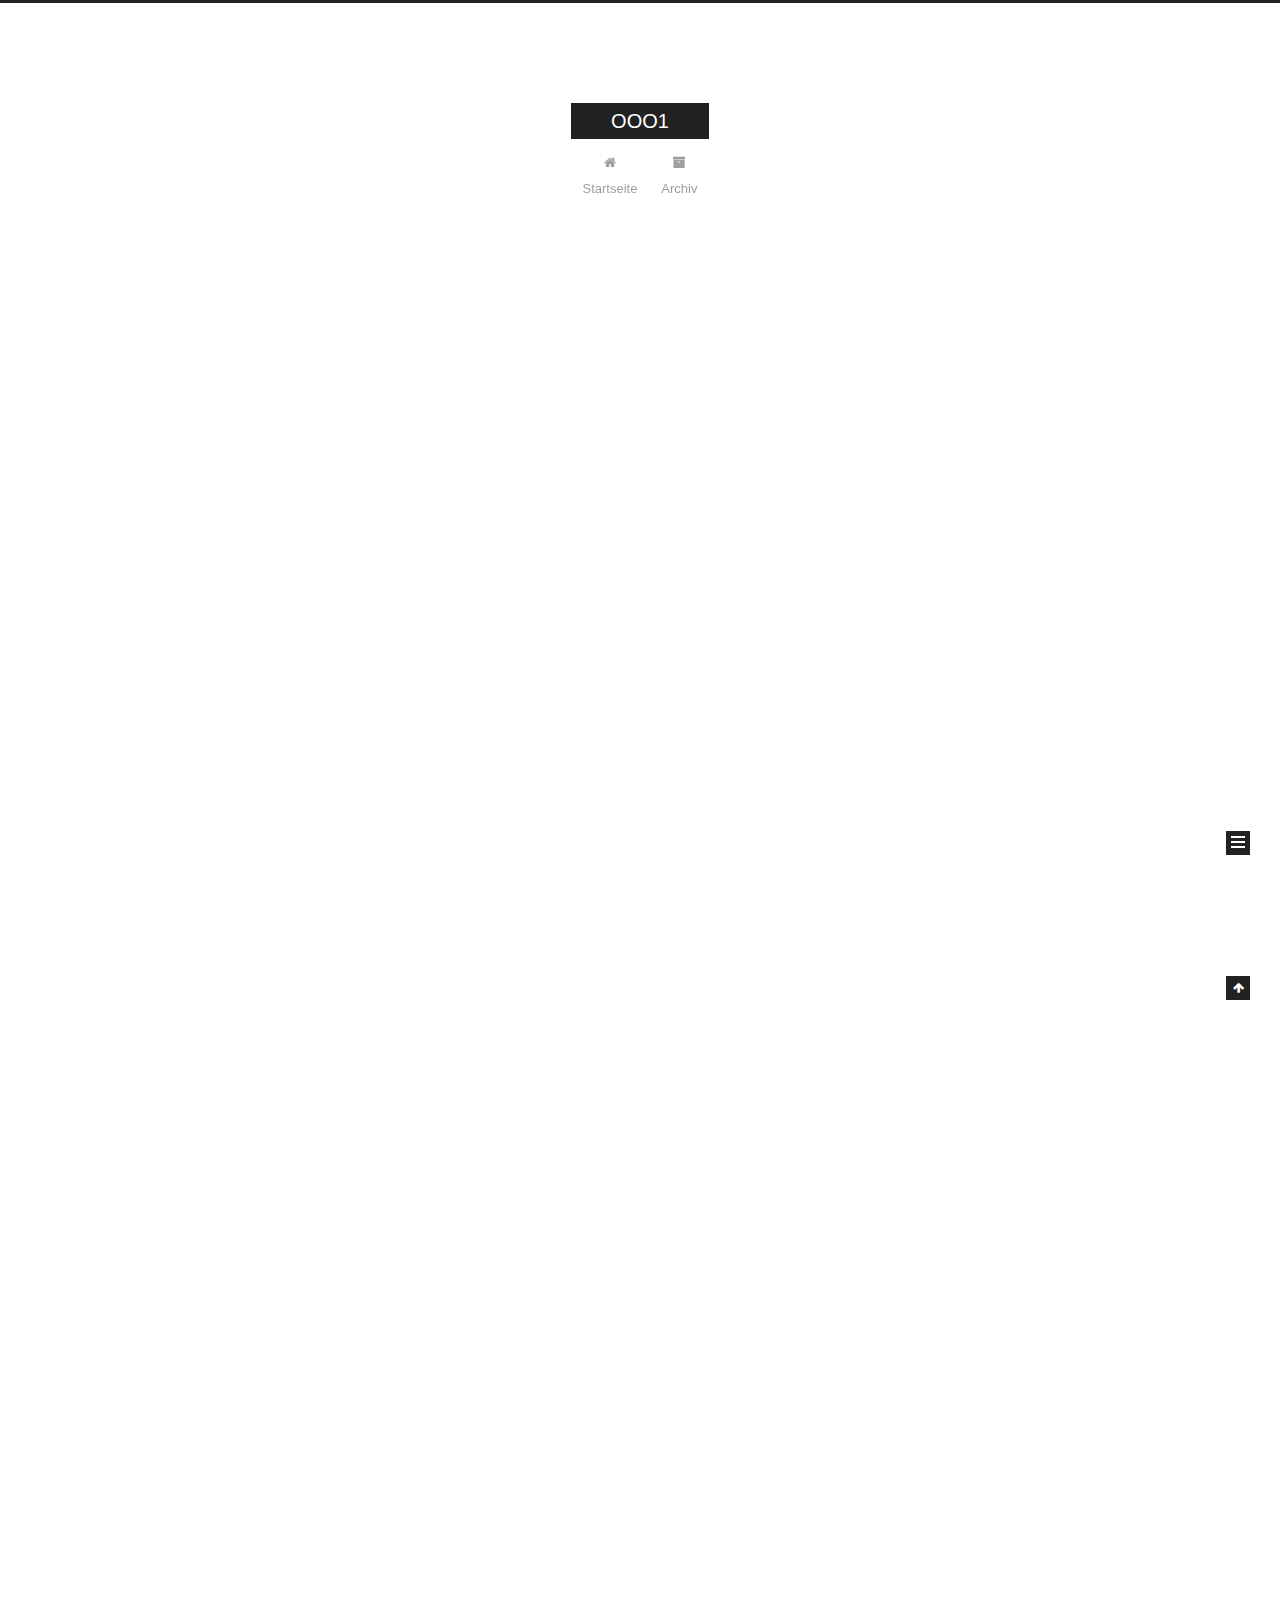
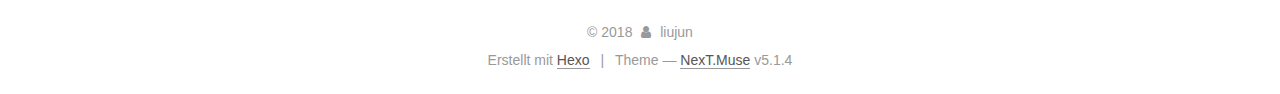
==== commit 050b7f8b: "Site updated: 2018-01-20 00:02:22" ====
--- a/index.html
+++ b/index.html
@@ -1,126 +1,425 @@
 <!DOCTYPE html>
-<html>
+
+
+
+  
+
+
+<html class="theme-next muse use-motion" lang="">
 <head>
-  <meta charset="utf-8">
-  
-
-  
-  <title>OOO</title>
-  <meta name="viewport" content="width=device-width, initial-scale=1, maximum-scale=1">
-  <meta property="og:type" content="website">
-<meta property="og:title" content="OOO">
+  <meta charset="UTF-8"/>
+<meta http-equiv="X-UA-Compatible" content="IE=edge" />
+<meta name="viewport" content="width=device-width, initial-scale=1, maximum-scale=1"/>
+<meta name="theme-color" content="#222">
+
+
+
+
+
+
+
+
+
+<meta http-equiv="Cache-Control" content="no-transform" />
+<meta http-equiv="Cache-Control" content="no-siteapp" />
+
+
+
+
+
+
+
+
+
+
+
+
+
+
+
+
+  
+  
+  <link href="/lib/fancybox/source/jquery.fancybox.css?v=2.1.5" rel="stylesheet" type="text/css" />
+
+
+
+
+
+
+
+<link href="/lib/font-awesome/css/font-awesome.min.css?v=4.6.2" rel="stylesheet" type="text/css" />
+
+<link href="/css/main.css?v=5.1.4" rel="stylesheet" type="text/css" />
+
+
+  <link rel="apple-touch-icon" sizes="180x180" href="/images/apple-touch-icon-next.png?v=5.1.4">
+
+
+  <link rel="icon" type="image/png" sizes="32x32" href="/images/favicon-32x32-next.png?v=5.1.4">
+
+
+  <link rel="icon" type="image/png" sizes="16x16" href="/images/favicon-16x16-next.png?v=5.1.4">
+
+
+  <link rel="mask-icon" href="/images/logo.svg?v=5.1.4" color="#222">
+
+
+
+
+
+  <meta name="keywords" content="Hexo, NexT" />
+
+
+
+
+
+
+
+
+
+
+<meta property="og:type" content="website">
+<meta property="og:title" content="OOO1">
 <meta property="og:url" content="http://yoursite.com/index.html">
-<meta property="og:site_name" content="OOO">
+<meta property="og:site_name" content="OOO1">
 <meta name="twitter:card" content="summary">
-<meta name="twitter:title" content="OOO">
-  
-    <link rel="alternate" href="/atom.xml" title="OOO" type="application/atom+xml">
-  
-  
-    <link rel="icon" href="/favicon.png">
-  
-  
-    <link href="//fonts.googleapis.com/css?family=Source+Code+Pro" rel="stylesheet" type="text/css">
-  
-  <link rel="stylesheet" href="/css/style.css">
+<meta name="twitter:title" content="OOO1">
+
+
+
+<script type="text/javascript" id="hexo.configurations">
+  var NexT = window.NexT || {};
+  var CONFIG = {
+    root: '/',
+    scheme: 'Muse',
+    version: '5.1.4',
+    sidebar: {"position":"left","display":"post","offset":12,"b2t":false,"scrollpercent":false,"onmobile":false},
+    fancybox: true,
+    tabs: true,
+    motion: {"enable":true,"async":false,"transition":{"post_block":"fadeIn","post_header":"slideDownIn","post_body":"slideDownIn","coll_header":"slideLeftIn","sidebar":"slideUpIn"}},
+    duoshuo: {
+      userId: '0',
+      author: 'Author'
+    },
+    algolia: {
+      applicationID: '',
+      apiKey: '',
+      indexName: '',
+      hits: {"per_page":10},
+      labels: {"input_placeholder":"Search for Posts","hits_empty":"We didn't find any results for the search: ${query}","hits_stats":"${hits} results found in ${time} ms"}
+    }
+  };
+</script>
+
+
+
+  <link rel="canonical" href="http://yoursite.com/"/>
+
+
+
+
+
+  <title>OOO1</title>
+  
+
+
+
+
+
+
+
+
 </head>
 
-<body>
-  <div id="container">
-    <div id="wrap">
-      <header id="header">
-  <div id="banner"></div>
-  <div id="header-outer" class="outer">
-    <div id="header-title" class="inner">
-      <h1 id="logo-wrap">
-        <a href="/" id="logo">OOO</a>
-      </h1>
-      
+<body itemscope itemtype="http://schema.org/WebPage" lang="">
+
+  
+  
+    
+  
+
+  <div class="container sidebar-position-left 
+  page-home">
+    <div class="headband"></div>
+
+    <header id="header" class="header" itemscope itemtype="http://schema.org/WPHeader">
+      <div class="header-inner"><div class="site-brand-wrapper">
+  <div class="site-meta ">
+    
+
+    <div class="custom-logo-site-title">
+      <a href="/"  class="brand" rel="start">
+        <span class="logo-line-before"><i></i></span>
+        <span class="site-title">OOO1</span>
+        <span class="logo-line-after"><i></i></span>
+      </a>
     </div>
-    <div id="header-inner" class="inner">
-      <nav id="main-nav">
-        <a id="main-nav-toggle" class="nav-icon"></a>
-        
-          <a class="main-nav-link" href="/">Home</a>
-        
-          <a class="main-nav-link" href="/archives">Archives</a>
-        
-      </nav>
-      <nav id="sub-nav">
-        
-          <a id="nav-rss-link" class="nav-icon" href="/atom.xml" title="RSS Feed"></a>
-        
-        <a id="nav-search-btn" class="nav-icon" title="Search"></a>
-      </nav>
-      <div id="search-form-wrap">
-        <form action="//google.com/search" method="get" accept-charset="UTF-8" class="search-form"><input type="search" name="q" class="search-form-input" placeholder="Search"><button type="submit" class="search-form-submit">&#xF002;</button><input type="hidden" name="sitesearch" value="http://yoursite.com"></form>
-      </div>
+      
+        <p class="site-subtitle"></p>
+      
+  </div>
+
+  <div class="site-nav-toggle">
+    <button>
+      <span class="btn-bar"></span>
+      <span class="btn-bar"></span>
+      <span class="btn-bar"></span>
+    </button>
+  </div>
+</div>
+
+<nav class="site-nav">
+  
+
+  
+    <ul id="menu" class="menu">
+      
+        
+        <li class="menu-item menu-item-home">
+          <a href="/" rel="section">
+            
+              <i class="menu-item-icon fa fa-fw fa-home"></i> <br />
+            
+            Startseite
+          </a>
+        </li>
+      
+        
+        <li class="menu-item menu-item-archives">
+          <a href="/archives/" rel="section">
+            
+              <i class="menu-item-icon fa fa-fw fa-archive"></i> <br />
+            
+            Archiv
+          </a>
+        </li>
+      
+
+      
+    </ul>
+  
+
+  
+</nav>
+
+
+
+ </div>
+    </header>
+
+    <main id="main" class="main">
+      <div class="main-inner">
+        <div class="content-wrap">
+          <div id="content" class="content">
+            
+  <section id="posts" class="posts-expand">
+    
+      
+
+  
+
+  
+  
+  
+
+  <article class="post post-type-normal" itemscope itemtype="http://schema.org/Article">
+  
+  
+  
+  <div class="post-block">
+    <link itemprop="mainEntityOfPage" href="http://yoursite.com/2018/01/19/开博大吉/">
+
+    <span hidden itemprop="author" itemscope itemtype="http://schema.org/Person">
+      <meta itemprop="name" content="liujun">
+      <meta itemprop="description" content="">
+      <meta itemprop="image" content="/images/avatar.gif">
+    </span>
+
+    <span hidden itemprop="publisher" itemscope itemtype="http://schema.org/Organization">
+      <meta itemprop="name" content="OOO1">
+    </span>
+
+    
+      <header class="post-header">
+
+        
+        
+          <h1 class="post-title" itemprop="name headline">
+                
+                <a class="post-title-link" href="/2018/01/19/开博大吉/" itemprop="url">开博大吉</a></h1>
+        
+
+        <div class="post-meta">
+          <span class="post-time">
+            
+              <span class="post-meta-item-icon">
+                <i class="fa fa-calendar-o"></i>
+              </span>
+              
+                <span class="post-meta-item-text">Veröffentlicht am</span>
+              
+              <time title="Post created" itemprop="dateCreated datePublished" datetime="2018-01-19T01:35:58+08:00">
+                2018-01-19
+              </time>
+            
+
+            
+
+            
+          </span>
+
+          
+
+          
+            
+          
+
+          
+          
+
+          
+
+          
+
+          
+
+        </div>
+      </header>
+    
+
+    
+    
+    
+    <div class="post-body" itemprop="articleBody">
+
+      
+      
+
+      
+        
+          
+            <p>一血如此</p>
+
+          
+        
+      
     </div>
-  </div>
-</header>
-      <div class="outer">
-        <section id="main">
-  
-    <article id="post-开博大吉" class="article article-type-post" itemscope itemprop="blogPost">
-  <div class="article-meta">
-    <a href="/2018/01/19/开博大吉/" class="article-date">
-  <time datetime="2018-01-18T17:35:58.000Z" itemprop="datePublished">2018-01-19</time>
-</a>
-    
-  </div>
-  <div class="article-inner">
-    
-    
-      <header class="article-header">
-        
-  
-    <h1 itemprop="name">
-      <a class="article-title" href="/2018/01/19/开博大吉/">开博大吉</a>
-    </h1>
-  
-
-      </header>
-    
-    <div class="article-entry" itemprop="articleBody">
-      
-        <p>一血如此</p>
-
-      
-    </div>
-    <footer class="article-footer">
-      <a data-url="http://yoursite.com/2018/01/19/开博大吉/" data-id="cjcm2kc6c00018cp038b8wski" class="article-share-link">Share</a>
-      
+    
+    
+    
+
+    
+
+    
+
+    
+
+    <footer class="post-footer">
+      
+
+      
+
+      
+
+      
+      
+        <div class="post-eof"></div>
       
     </footer>
   </div>
   
-</article>
-
-
-  
-    <article id="post-hello-world" class="article article-type-post" itemscope itemprop="blogPost">
-  <div class="article-meta">
-    <a href="/2018/01/19/hello-world/" class="article-date">
-  <time datetime="2018-01-18T17:33:48.211Z" itemprop="datePublished">2018-01-19</time>
-</a>
-    
-  </div>
-  <div class="article-inner">
-    
-    
-      <header class="article-header">
-        
-  
-    <h1 itemprop="name">
-      <a class="article-title" href="/2018/01/19/hello-world/">Hello World</a>
-    </h1>
-  
-
+  
+  
+  </article>
+
+
+    
+      
+
+  
+
+  
+  
+  
+
+  <article class="post post-type-normal" itemscope itemtype="http://schema.org/Article">
+  
+  
+  
+  <div class="post-block">
+    <link itemprop="mainEntityOfPage" href="http://yoursite.com/2018/01/19/hello-world/">
+
+    <span hidden itemprop="author" itemscope itemtype="http://schema.org/Person">
+      <meta itemprop="name" content="liujun">
+      <meta itemprop="description" content="">
+      <meta itemprop="image" content="/images/avatar.gif">
+    </span>
+
+    <span hidden itemprop="publisher" itemscope itemtype="http://schema.org/Organization">
+      <meta itemprop="name" content="OOO1">
+    </span>
+
+    
+      <header class="post-header">
+
+        
+        
+          <h1 class="post-title" itemprop="name headline">
+                
+                <a class="post-title-link" href="/2018/01/19/hello-world/" itemprop="url">Hello World</a></h1>
+        
+
+        <div class="post-meta">
+          <span class="post-time">
+            
+              <span class="post-meta-item-icon">
+                <i class="fa fa-calendar-o"></i>
+              </span>
+              
+                <span class="post-meta-item-text">Veröffentlicht am</span>
+              
+              <time title="Post created" itemprop="dateCreated datePublished" datetime="2018-01-19T01:33:48+08:00">
+                2018-01-19
+              </time>
+            
+
+            
+
+            
+          </span>
+
+          
+
+          
+            
+          
+
+          
+          
+
+          
+
+          
+
+          
+
+        </div>
       </header>
     
-    <div class="article-entry" itemprop="articleBody">
-      
-        <p>Welcome to <a href="https://hexo.io/" target="_blank" rel="noopener">Hexo</a>! This is your very first post. Check <a href="https://hexo.io/docs/" target="_blank" rel="noopener">documentation</a> for more info. If you get any problems when using Hexo, you can find the answer in <a href="https://hexo.io/docs/troubleshooting.html" target="_blank" rel="noopener">troubleshooting</a> or you can ask me on <a href="https://github.com/hexojs/hexo/issues" target="_blank" rel="noopener">GitHub</a>.</p>
+
+    
+    
+    
+    <div class="post-body" itemprop="articleBody">
+
+      
+      
+
+      
+        
+          
+            <p>Welcome to <a href="https://hexo.io/" target="_blank" rel="noopener">Hexo</a>! This is your very first post. Check <a href="https://hexo.io/docs/" target="_blank" rel="noopener">documentation</a> for more info. If you get any problems when using Hexo, you can find the answer in <a href="https://hexo.io/docs/troubleshooting.html" target="_blank" rel="noopener">troubleshooting</a> or you can ask me on <a href="https://github.com/hexojs/hexo/issues" target="_blank" rel="noopener">GitHub</a>.</p>
 <h2 id="Quick-Start"><a href="#Quick-Start" class="headerlink" title="Quick Start"></a>Quick Start</h2><h3 id="Create-a-new-post"><a href="#Create-a-new-post" class="headerlink" title="Create a new post"></a>Create a new post</h3><figure class="highlight bash"><table><tr><td class="gutter"><pre><span class="line">1</span><br></pre></td><td class="code"><pre><span class="line">$ hexo new <span class="string">"My New Post"</span></span><br></pre></td></tr></table></figure>
 <p>More info: <a href="https://hexo.io/docs/writing.html" target="_blank" rel="noopener">Writing</a></p>
 <h3 id="Run-server"><a href="#Run-server" class="headerlink" title="Run server"></a>Run server</h3><figure class="highlight bash"><table><tr><td class="gutter"><pre><span class="line">1</span><br></pre></td><td class="code"><pre><span class="line">$ hexo server</span><br></pre></td></tr></table></figure>
@@ -130,95 +429,307 @@
 <h3 id="Deploy-to-remote-sites"><a href="#Deploy-to-remote-sites" class="headerlink" title="Deploy to remote sites"></a>Deploy to remote sites</h3><figure class="highlight bash"><table><tr><td class="gutter"><pre><span class="line">1</span><br></pre></td><td class="code"><pre><span class="line">$ hexo deploy</span><br></pre></td></tr></table></figure>
 <p>More info: <a href="https://hexo.io/docs/deployment.html" target="_blank" rel="noopener">Deployment</a></p>
 
+          
+        
       
     </div>
-    <footer class="article-footer">
-      <a data-url="http://yoursite.com/2018/01/19/hello-world/" data-id="cjcm2kc6400008cp0acpd093s" class="article-share-link">Share</a>
-      
+    
+    
+    
+
+    
+
+    
+
+    
+
+    <footer class="post-footer">
+      
+
+      
+
+      
+
+      
+      
+        <div class="post-eof"></div>
       
     </footer>
   </div>
   
-</article>
-
-
-  
-
-
-</section>
-        
-          <aside id="sidebar">
-  
-    
-
-  
-    
-
-  
-    
-  
-    
-  <div class="widget-wrap">
-    <h3 class="widget-title">Archives</h3>
-    <div class="widget">
-      <ul class="archive-list"><li class="archive-list-item"><a class="archive-list-link" href="/archives/2018/01/">January 2018</a></li></ul>
+  
+  
+  </article>
+
+
+    
+  </section>
+
+  
+
+
+          </div>
+          
+
+
+          
+
+        </div>
+        
+          
+  
+  <div class="sidebar-toggle">
+    <div class="sidebar-toggle-line-wrap">
+      <span class="sidebar-toggle-line sidebar-toggle-line-first"></span>
+      <span class="sidebar-toggle-line sidebar-toggle-line-middle"></span>
+      <span class="sidebar-toggle-line sidebar-toggle-line-last"></span>
     </div>
   </div>
 
-
-  
-    
-  <div class="widget-wrap">
-    <h3 class="widget-title">Recent Posts</h3>
-    <div class="widget">
-      <ul>
-        
-          <li>
-            <a href="/2018/01/19/开博大吉/">开博大吉</a>
-          </li>
-        
-          <li>
-            <a href="/2018/01/19/hello-world/">Hello World</a>
-          </li>
-        
-      </ul>
+  <aside id="sidebar" class="sidebar">
+    
+    <div class="sidebar-inner">
+
+      
+
+      
+
+      <section class="site-overview-wrap sidebar-panel sidebar-panel-active">
+        <div class="site-overview">
+          <div class="site-author motion-element" itemprop="author" itemscope itemtype="http://schema.org/Person">
+            
+              <p class="site-author-name" itemprop="name">liujun</p>
+              <p class="site-description motion-element" itemprop="description"></p>
+          </div>
+
+          <nav class="site-state motion-element">
+
+            
+              <div class="site-state-item site-state-posts">
+              
+                <a href="/archives/">
+              
+                  <span class="site-state-item-count">2</span>
+                  <span class="site-state-item-name">Artikel</span>
+                </a>
+              </div>
+            
+
+            
+
+            
+
+          </nav>
+
+          
+
+          
+
+          
+          
+
+          
+          
+
+          
+
+        </div>
+      </section>
+
+      
+
+      
+
     </div>
+  </aside>
+
+
+        
+      </div>
+    </main>
+
+    <footer id="footer" class="footer">
+      <div class="footer-inner">
+        <div class="copyright">&copy; <span itemprop="copyrightYear">2018</span>
+  <span class="with-love">
+    <i class="fa fa-user"></i>
+  </span>
+  <span class="author" itemprop="copyrightHolder">liujun</span>
+
+  
+</div>
+
+
+  <div class="powered-by">Erstellt mit  <a class="theme-link" target="_blank" href="https://hexo.io">Hexo</a></div>
+
+
+
+  <span class="post-meta-divider">|</span>
+
+
+
+  <div class="theme-info">Theme &mdash; <a class="theme-link" target="_blank" href="https://github.com/iissnan/hexo-theme-next">NexT.Muse</a> v5.1.4</div>
+
+
+
+
+        
+
+
+
+
+
+
+
+        
+      </div>
+    </footer>
+
+    
+      <div class="back-to-top">
+        <i class="fa fa-arrow-up"></i>
+        
+      </div>
+    
+
+    
+
   </div>
 
   
-</aside>
-        
-      </div>
-      <footer id="footer">
-  
-  <div class="outer">
-    <div id="footer-info" class="inner">
-      &copy; 2018 liujun<br>
-      Powered by <a href="http://hexo.io/" target="_blank">Hexo</a>
-    </div>
-  </div>
-</footer>
-    </div>
-    <nav id="mobile-nav">
-  
-    <a href="/" class="mobile-nav-link">Home</a>
-  
-    <a href="/archives" class="mobile-nav-link">Archives</a>
-  
-</nav>
-    
-
-<script src="//ajax.googleapis.com/ajax/libs/jquery/2.0.3/jquery.min.js"></script>
-
-
-  <link rel="stylesheet" href="/fancybox/jquery.fancybox.css">
-  <script src="/fancybox/jquery.fancybox.pack.js"></script>
-
-
-<script src="/js/script.js"></script>
-
-
-
-  </div>
+
+<script type="text/javascript">
+  if (Object.prototype.toString.call(window.Promise) !== '[object Function]') {
+    window.Promise = null;
+  }
+</script>
+
+
+
+
+
+
+
+
+
+  
+
+
+
+
+
+
+
+
+
+
+
+
+  
+  
+    <script type="text/javascript" src="/lib/jquery/index.js?v=2.1.3"></script>
+  
+
+  
+  
+    <script type="text/javascript" src="/lib/fastclick/lib/fastclick.min.js?v=1.0.6"></script>
+  
+
+  
+  
+    <script type="text/javascript" src="/lib/jquery_lazyload/jquery.lazyload.js?v=1.9.7"></script>
+  
+
+  
+  
+    <script type="text/javascript" src="/lib/velocity/velocity.min.js?v=1.2.1"></script>
+  
+
+  
+  
+    <script type="text/javascript" src="/lib/velocity/velocity.ui.min.js?v=1.2.1"></script>
+  
+
+  
+  
+    <script type="text/javascript" src="/lib/fancybox/source/jquery.fancybox.pack.js?v=2.1.5"></script>
+  
+
+
+  
+
+
+  <script type="text/javascript" src="/js/src/utils.js?v=5.1.4"></script>
+
+  <script type="text/javascript" src="/js/src/motion.js?v=5.1.4"></script>
+
+
+
+  
+  
+
+  
+
+  
+
+
+  <script type="text/javascript" src="/js/src/bootstrap.js?v=5.1.4"></script>
+
+
+
+  
+
+
+  
+
+
+
+
+	
+
+
+
+
+
+  
+
+
+
+
+
+  
+
+
+
+
+
+
+
+
+
+
+
+
+  
+
+
+
+
+
+  
+
+  
+
+  
+
+  
+  
+
+  
+
+  
+
+  
+
 </body>
-</html>+</html>
--- a/css/main.css
+++ b/css/main.css
@@ -0,0 +1,2662 @@
+/* normalize.css v3.0.2 | MIT License | git.io/normalize */
+html {
+  font-family: sans-serif; /* 1 */
+  -ms-text-size-adjust: 100%; /* 2 */
+  -webkit-text-size-adjust: 100%; /* 2 */
+}
+body {
+  margin: 0;
+}
+article,
+aside,
+details,
+figcaption,
+figure,
+footer,
+header,
+hgroup,
+main,
+menu,
+nav,
+section,
+summary {
+  display: block;
+}
+audio,
+canvas,
+progress,
+video {
+  display: inline-block; /* 1 */
+  vertical-align: baseline; /* 2 */
+}
+audio:not([controls]) {
+  display: none;
+  height: 0;
+}
+[hidden],
+template {
+  display: none;
+}
+a {
+  background-color: transparent;
+}
+a:active,
+a:hover {
+  outline: 0;
+}
+abbr[title] {
+  border-bottom: 1px dotted;
+}
+b,
+strong {
+  font-weight: bold;
+}
+dfn {
+  font-style: italic;
+}
+h1 {
+  font-size: 2em;
+  margin: 0.67em 0;
+}
+mark {
+  background: #ff0;
+  color: #000;
+}
+small {
+  font-size: 80%;
+}
+sub,
+sup {
+  font-size: 75%;
+  line-height: 0;
+  position: relative;
+  vertical-align: baseline;
+}
+sup {
+  top: -0.5em;
+}
+sub {
+  bottom: -0.25em;
+}
+img {
+  border: 0;
+}
+svg:not(:root) {
+  overflow: hidden;
+}
+figure {
+  margin: 1em 40px;
+}
+hr {
+  -moz-box-sizing: content-box;
+  box-sizing: content-box;
+  height: 0;
+}
+pre {
+  overflow: auto;
+}
+code,
+kbd,
+pre,
+samp {
+  font-family: monospace, monospace;
+  font-size: 1em;
+}
+button,
+input,
+optgroup,
+select,
+textarea {
+  color: inherit; /* 1 */
+  font: inherit; /* 2 */
+  margin: 0; /* 3 */
+}
+button {
+  overflow: visible;
+}
+button,
+select {
+  text-transform: none;
+}
+button,
+html input[type="button"],
+input[type="reset"],
+input[type="submit"] {
+  -webkit-appearance: button; /* 2 */
+  cursor: pointer; /* 3 */
+}
+button[disabled],
+html input[disabled] {
+  cursor: default;
+}
+button::-moz-focus-inner,
+input::-moz-focus-inner {
+  border: 0;
+  padding: 0;
+}
+input {
+  line-height: normal;
+}
+input[type="checkbox"],
+input[type="radio"] {
+  box-sizing: border-box; /* 1 */
+  padding: 0; /* 2 */
+}
+input[type="number"]::-webkit-inner-spin-button,
+input[type="number"]::-webkit-outer-spin-button {
+  height: auto;
+}
+input[type="search"] {
+  -webkit-appearance: textfield; /* 1 */
+  -moz-box-sizing: content-box;
+  -webkit-box-sizing: content-box; /* 2 */
+  box-sizing: content-box;
+}
+input[type="search"]::-webkit-search-cancel-button,
+input[type="search"]::-webkit-search-decoration {
+  -webkit-appearance: none;
+}
+fieldset {
+  border: 1px solid #c0c0c0;
+  margin: 0 2px;
+  padding: 0.35em 0.625em 0.75em;
+}
+legend {
+  border: 0; /* 1 */
+  padding: 0; /* 2 */
+}
+textarea {
+  overflow: auto;
+}
+optgroup {
+  font-weight: bold;
+}
+table {
+  border-collapse: collapse;
+  border-spacing: 0;
+}
+td,
+th {
+  padding: 0;
+}
+::selection {
+  background: #262a30;
+  color: #fff;
+}
+body {
+  position: relative;
+  font-family: 'Lato', "PingFang SC", "Microsoft YaHei", sans-serif;
+  font-size: 14px;
+  line-height: 2;
+  color: #555;
+  background: #fff;
+}
+@media (max-width: 767px) {
+  body {
+    padding-right: 0 !important;
+  }
+}
+@media (min-width: 768px) and (max-width: 991px) {
+  body {
+    padding-right: 0 !important;
+  }
+}
+@media (min-width: 1600px) {
+  body {
+    font-size: 16px;
+  }
+}
+h1,
+h2,
+h3,
+h4,
+h5,
+h6 {
+  margin: 0;
+  padding: 0;
+  font-weight: bold;
+  line-height: 1.5;
+  font-family: 'Lato', "PingFang SC", "Microsoft YaHei", sans-serif;
+}
+h2,
+h3,
+h4,
+h5,
+h6 {
+  margin: 20px 0 15px;
+}
+h1 {
+  font-size: 22px;
+}
+@media (max-width: 767px) {
+  h1 {
+    font-size: 18px;
+  }
+}
+h2 {
+  font-size: 20px;
+}
+@media (max-width: 767px) {
+  h2 {
+    font-size: 16px;
+  }
+}
+h3 {
+  font-size: 18px;
+}
+@media (max-width: 767px) {
+  h3 {
+    font-size: 14px;
+  }
+}
+h4 {
+  font-size: 16px;
+}
+@media (max-width: 767px) {
+  h4 {
+    font-size: 12px;
+  }
+}
+h5 {
+  font-size: 14px;
+}
+@media (max-width: 767px) {
+  h5 {
+    font-size: 10px;
+  }
+}
+h6 {
+  font-size: 12px;
+}
+@media (max-width: 767px) {
+  h6 {
+    font-size: 8px;
+  }
+}
+p {
+  margin: 0 0 20px 0;
+}
+a {
+  color: #555;
+  text-decoration: none;
+  outline: none;
+  border-bottom: 1px solid #999;
+  word-wrap: break-word;
+}
+a:hover {
+  color: #222;
+  border-bottom-color: #222;
+}
+blockquote {
+  margin: 0;
+  padding: 0;
+}
+img {
+  display: block;
+  margin: auto;
+  max-width: 100%;
+  height: auto;
+}
+hr {
+  margin: 40px 0;
+  height: 3px;
+  border: none;
+  background-color: #ddd;
+  background-image: repeating-linear-gradient(-45deg, #fff, #fff 4px, transparent 4px, transparent 8px);
+}
+blockquote {
+  padding: 0 15px;
+  color: #666;
+  border-left: 4px solid #ddd;
+}
+blockquote cite::before {
+  content: "-";
+  padding: 0 5px;
+}
+dt {
+  font-weight: 700;
+}
+dd {
+  margin: 0;
+  padding: 0;
+}
+kbd {
+  border: 1px solid #ccc;
+  border-radius: 0.2em;
+  box-shadow: 0.1em 0.1em 0.2em rgba(0,0,0,0.1);
+  background-color: #f9f9f9;
+  font-family: inherit;
+  background-image: -webkit-linear-gradient(top, #eee, #fff, #eee);
+  padding: 0.1em 0.3em;
+  white-space: nowrap;
+}
+.text-left {
+  text-align: left;
+}
+.text-center {
+  text-align: center;
+}
+.text-right {
+  text-align: right;
+}
+.text-justify {
+  text-align: justify;
+}
+.text-nowrap {
+  white-space: nowrap;
+}
+.text-lowercase {
+  text-transform: lowercase;
+}
+.text-uppercase {
+  text-transform: uppercase;
+}
+.text-capitalize {
+  text-transform: capitalize;
+}
+.center-block {
+  display: block;
+  margin-left: auto;
+  margin-right: auto;
+}
+.clearfix:before,
+.clearfix:after {
+  content: " ";
+  display: table;
+}
+.clearfix:after {
+  clear: both;
+}
+.pullquote {
+  width: 45%;
+}
+.pullquote.left {
+  float: left;
+  margin-left: 5px;
+  margin-right: 10px;
+}
+.pullquote.right {
+  float: right;
+  margin-left: 10px;
+  margin-right: 5px;
+}
+.affix.affix.affix {
+  position: fixed;
+}
+.translation {
+  margin-top: -20px;
+  font-size: 14px;
+  color: #999;
+}
+.scrollbar-measure {
+  width: 100px;
+  height: 100px;
+  overflow: scroll;
+  position: absolute;
+  top: -9999px;
+}
+.use-motion .motion-element {
+  opacity: 0;
+}
+table {
+  margin: 20px 0;
+  width: 100%;
+  border-collapse: collapse;
+  border-spacing: 0;
+  border: 1px solid #ddd;
+  font-size: 14px;
+  table-layout: fixed;
+  word-wrap: break-all;
+}
+table>tbody>tr:nth-of-type(odd) {
+  background-color: #f9f9f9;
+}
+table>tbody>tr:hover {
+  background-color: #f5f5f5;
+}
+caption,
+th,
+td {
+  padding: 8px;
+  text-align: left;
+  vertical-align: middle;
+  font-weight: normal;
+}
+th,
+td {
+  border-bottom: 3px solid #ddd;
+  border-right: 1px solid #eee;
+}
+th {
+  padding-bottom: 10px;
+  font-weight: 700;
+}
+td {
+  border-bottom-width: 1px;
+}
+html,
+body {
+  height: 100%;
+}
+.container {
+  position: relative;
+  min-height: 100%;
+}
+.header-inner {
+  margin: 0 auto;
+  padding: 100px 0 70px;
+  width: 700px;
+}
+@media (min-width: 1600px) {
+  .container .header-inner {
+    width: 900px;
+  }
+}
+.main {
+  padding-bottom: 150px;
+}
+.main-inner {
+  margin: 0 auto;
+  width: 700px;
+}
+@media (min-width: 1600px) {
+  .container .main-inner {
+    width: 900px;
+  }
+}
+.footer {
+  position: absolute;
+  left: 0;
+  bottom: 0;
+  width: 100%;
+  min-height: 50px;
+}
+.footer-inner {
+  box-sizing: border-box;
+  margin: 20px auto;
+  width: 700px;
+}
+@media (min-width: 1600px) {
+  .container .footer-inner {
+    width: 900px;
+  }
+}
+pre,
+.highlight {
+  overflow: auto;
+  margin: 20px 0;
+  padding: 0;
+  font-size: 13px;
+  color: #4d4d4c;
+  background: #f7f7f7;
+  line-height: 1.6;
+}
+pre,
+code {
+  font-family: consolas, Menlo, "PingFang SC", "Microsoft YaHei", monospace;
+}
+code {
+  padding: 2px 4px;
+  word-wrap: break-word;
+  color: #555;
+  background: #eee;
+  border-radius: 3px;
+  font-size: 13px;
+}
+pre {
+  padding: 10px;
+}
+pre code {
+  padding: 0;
+  color: #4d4d4c;
+  background: none;
+  text-shadow: none;
+}
+.highlight {
+  border-radius: 1px;
+}
+.highlight pre {
+  border: none;
+  margin: 0;
+  padding: 10px 0;
+}
+.highlight table {
+  margin: 0;
+  width: auto;
+  border: none;
+}
+.highlight td {
+  border: none;
+  padding: 0;
+}
+.highlight figcaption {
+  font-size: 1em;
+  color: #4d4d4c;
+  line-height: 1em;
+  margin-bottom: 1em;
+}
+.highlight figcaption:before,
+.highlight figcaption:after {
+  content: " ";
+  display: table;
+}
+.highlight figcaption:after {
+  clear: both;
+}
+.highlight figcaption a {
+  float: right;
+  color: #4d4d4c;
+}
+.highlight figcaption a:hover {
+  border-bottom-color: #4d4d4c;
+}
+.highlight .gutter pre {
+  padding-left: 10px;
+  padding-right: 10px;
+  color: #869194;
+  text-align: right;
+  background-color: #eff2f3;
+}
+.highlight .code pre {
+  width: 100%;
+  padding-left: 10px;
+  padding-right: 10px;
+  background-color: #f7f7f7;
+}
+.highlight .line {
+  height: 20px;
+}
+.gutter {
+  -webkit-user-select: none;
+  -moz-user-select: none;
+  -ms-user-select: none;
+  user-select: none;
+}
+.gist table {
+  width: auto;
+}
+.gist table td {
+  border: none;
+}
+pre .deletion {
+  background: #fdd;
+}
+pre .addition {
+  background: #dfd;
+}
+pre .meta {
+  color: #8959a8;
+}
+pre .comment {
+  color: #8e908c;
+}
+pre .variable,
+pre .attribute,
+pre .tag,
+pre .regexp,
+pre .ruby .constant,
+pre .xml .tag .title,
+pre .xml .pi,
+pre .xml .doctype,
+pre .html .doctype,
+pre .css .id,
+pre .css .class,
+pre .css .pseudo {
+  color: #c82829;
+}
+pre .number,
+pre .preprocessor,
+pre .built_in,
+pre .literal,
+pre .params,
+pre .constant,
+pre .command {
+  color: #f5871f;
+}
+pre .ruby .class .title,
+pre .css .rules .attribute,
+pre .string,
+pre .value,
+pre .inheritance,
+pre .header,
+pre .ruby .symbol,
+pre .xml .cdata,
+pre .special,
+pre .number,
+pre .formula {
+  color: #718c00;
+}
+pre .title,
+pre .css .hexcolor {
+  color: #3e999f;
+}
+pre .function,
+pre .python .decorator,
+pre .python .title,
+pre .ruby .function .title,
+pre .ruby .title .keyword,
+pre .perl .sub,
+pre .javascript .title,
+pre .coffeescript .title {
+  color: #4271ae;
+}
+pre .keyword,
+pre .javascript .function {
+  color: #8959a8;
+}
+.full-image.full-image.full-image.full-image {
+  border: none;
+  max-width: 100%;
+  width: auto;
+  margin: 20px auto 25px;
+}
+@media (min-width: 992px) {
+  .full-image.full-image.full-image.full-image {
+    max-width: none;
+    width: 110%;
+    margin: 25px -5%;
+  }
+}
+.blockquote-center,
+.page-home .post-type-quote blockquote,
+.page-post-detail .post-type-quote blockquote {
+  position: relative;
+  margin: 40px 0;
+  padding: 0;
+  border-left: none;
+  text-align: center;
+}
+.blockquote-center::before,
+.page-home .post-type-quote blockquote::before,
+.page-post-detail .post-type-quote blockquote::before,
+.blockquote-center::after,
+.page-home .post-type-quote blockquote::after,
+.page-post-detail .post-type-quote blockquote::after {
+  position: absolute;
+  content: ' ';
+  display: block;
+  width: 100%;
+  height: 24px;
+  opacity: 0.2;
+  background-repeat: no-repeat;
+  background-position: 0 -6px;
+  background-size: 22px 22px;
+}
+.blockquote-center::before,
+.page-home .post-type-quote blockquote::before,
+.page-post-detail .post-type-quote blockquote::before {
+  top: -20px;
+  background-image: url("../images/quote-l.svg");
+  border-top: 1px solid #ccc;
+}
+.blockquote-center::after,
+.page-home .post-type-quote blockquote::after,
+.page-post-detail .post-type-quote blockquote::after {
+  bottom: -20px;
+  background-image: url("../images/quote-r.svg");
+  border-bottom: 1px solid #ccc;
+  background-position: 100% 8px;
+}
+.blockquote-center p,
+.page-home .post-type-quote blockquote p,
+.page-post-detail .post-type-quote blockquote p,
+.blockquote-center div,
+.page-home .post-type-quote blockquote div,
+.page-post-detail .post-type-quote blockquote div {
+  text-align: center;
+}
+.post .post-body .group-picture img {
+  box-sizing: border-box;
+  padding: 0 3px;
+  border: none;
+}
+.post .group-picture-row {
+  overflow: hidden;
+  margin-top: 6px;
+}
+.post .group-picture-row:first-child {
+  margin-top: 0;
+}
+.post .group-picture-column {
+  float: left;
+}
+.page-post-detail .post-body .group-picture-column {
+  float: none;
+  margin-top: 10px;
+  width: auto !important;
+}
+.page-post-detail .post-body .group-picture-column img {
+  margin: 0 auto;
+}
+.page-archive .group-picture-container {
+  overflow: hidden;
+}
+.page-archive .group-picture-row {
+  float: left;
+}
+.page-archive .group-picture-row:first-child {
+  margin-top: 6px;
+}
+.page-archive .group-picture-column {
+  max-width: 150px;
+  max-height: 150px;
+}
+.post-body .note {
+  position: relative;
+  padding: 15px;
+  margin-bottom: 20px;
+  border: 1px solid #eee;
+  border-left-width: 5px;
+  border-radius: 3px;
+}
+.post-body .note h2,
+.post-body .note h3,
+.post-body .note h4,
+.post-body .note h5,
+.post-body .note h6 {
+  margin-top: 0;
+  margin-bottom: 0;
+  border-bottom: initial;
+  padding-top: 0 !important;
+}
+.post-body .note p:first-child,
+.post-body .note ul:first-child,
+.post-body .note ol:first-child,
+.post-body .note table:first-child,
+.post-body .note pre:first-child,
+.post-body .note blockquote:first-child {
+  margin-top: 0;
+}
+.post-body .note p:last-child,
+.post-body .note ul:last-child,
+.post-body .note ol:last-child,
+.post-body .note table:last-child,
+.post-body .note pre:last-child,
+.post-body .note blockquote:last-child {
+  margin-bottom: 0;
+}
+.post-body .note.default {
+  border-left-color: #777;
+}
+.post-body .note.default h2,
+.post-body .note.default h3,
+.post-body .note.default h4,
+.post-body .note.default h5,
+.post-body .note.default h6 {
+  color: #777;
+}
+.post-body .note.primary {
+  border-left-color: #6f42c1;
+}
+.post-body .note.primary h2,
+.post-body .note.primary h3,
+.post-body .note.primary h4,
+.post-body .note.primary h5,
+.post-body .note.primary h6 {
+  color: #6f42c1;
+}
+.post-body .note.info {
+  border-left-color: #428bca;
+}
+.post-body .note.info h2,
+.post-body .note.info h3,
+.post-body .note.info h4,
+.post-body .note.info h5,
+.post-body .note.info h6 {
+  color: #428bca;
+}
+.post-body .note.success {
+  border-left-color: #5cb85c;
+}
+.post-body .note.success h2,
+.post-body .note.success h3,
+.post-body .note.success h4,
+.post-body .note.success h5,
+.post-body .note.success h6 {
+  color: #5cb85c;
+}
+.post-body .note.warning {
+  border-left-color: #f0ad4e;
+}
+.post-body .note.warning h2,
+.post-body .note.warning h3,
+.post-body .note.warning h4,
+.post-body .note.warning h5,
+.post-body .note.warning h6 {
+  color: #f0ad4e;
+}
+.post-body .note.danger {
+  border-left-color: #d9534f;
+}
+.post-body .note.danger h2,
+.post-body .note.danger h3,
+.post-body .note.danger h4,
+.post-body .note.danger h5,
+.post-body .note.danger h6 {
+  color: #d9534f;
+}
+.post-body .label {
+  display: inline;
+  padding: 0 2px;
+  white-space: nowrap;
+}
+.post-body .label.default {
+  background-color: #f0f0f0;
+}
+.post-body .label.primary {
+  background-color: #efe6f7;
+}
+.post-body .label.info {
+  background-color: #e5f2f8;
+}
+.post-body .label.success {
+  background-color: #e7f4e9;
+}
+.post-body .label.warning {
+  background-color: #fcf6e1;
+}
+.post-body .label.danger {
+  background-color: #fae8eb;
+}
+.post-body .tabs {
+  position: relative;
+  display: block;
+  margin-bottom: 20px;
+  padding-top: 10px;
+}
+.post-body .tabs ul.nav-tabs {
+  margin: 0;
+  padding: 0;
+  display: flex;
+  margin-bottom: -1px;
+}
+@media (max-width: 413px) {
+  .post-body .tabs ul.nav-tabs {
+    display: block;
+    margin-bottom: 5px;
+  }
+}
+.post-body .tabs ul.nav-tabs li.tab {
+  list-style-type: none !important;
+  margin: 0 0.25em 0 0;
+  border-top: 3px solid transparent;
+  border-left: 1px solid transparent;
+  border-right: 1px solid transparent;
+}
+@media (max-width: 413px) {
+  .post-body .tabs ul.nav-tabs li.tab {
+    margin: initial;
+    border-top: 1px solid transparent;
+    border-left: 3px solid transparent;
+    border-right: 1px solid transparent;
+    border-bottom: 1px solid transparent;
+  }
+}
+.post-body .tabs ul.nav-tabs li.tab a {
+  outline: 0;
+  border-bottom: initial;
+  display: block;
+  line-height: 1.8em;
+  padding: 0.25em 0.75em;
+  transition-duration: 0.2s;
+  transition-timing-function: ease-out;
+  transition-delay: 0s;
+}
+.post-body .tabs ul.nav-tabs li.tab a i {
+  width: 1.285714285714286em;
+}
+.post-body .tabs ul.nav-tabs li.tab.active {
+  border-top: 3px solid #fc6423;
+  border-left: 1px solid #ddd;
+  border-right: 1px solid #ddd;
+  background-color: #fff;
+}
+@media (max-width: 413px) {
+  .post-body .tabs ul.nav-tabs li.tab.active {
+    border-top: 1px solid #ddd;
+    border-left: 3px solid #fc6423;
+    border-right: 1px solid #ddd;
+    border-bottom: 1px solid #ddd;
+  }
+}
+.post-body .tabs ul.nav-tabs li.tab.active a {
+  cursor: default;
+  color: #555;
+}
+.post-body .tabs .tab-content {
+  background-color: #fff;
+}
+.post-body .tabs .tab-content .tab-pane {
+  border: 1px solid #ddd;
+  padding: 20px 20px 0 20px;
+}
+.post-body .tabs .tab-content .tab-pane:not(.active) {
+  display: none !important;
+}
+.post-body .tabs .tab-content .tab-pane.active {
+  display: block !important;
+}
+.btn {
+  display: inline-block;
+  padding: 0 20px;
+  font-size: 14px;
+  color: #fff;
+  background: #222;
+  border: 2px solid #222;
+  text-decoration: none;
+  border-radius: 0;
+  transition-property: background-color;
+  transition-duration: 0.2s;
+  transition-timing-function: ease-in-out;
+  transition-delay: 0s;
+  line-height: 2;
+}
+.btn:hover {
+  border-color: #222;
+  color: #222;
+  background: #fff;
+}
+.btn +.btn {
+  margin: 0 0 8px 8px;
+}
+.btn .fa-fw {
+  width: 1.285714285714286em;
+  text-align: left;
+}
+.btn-bar {
+  display: block;
+  width: 22px;
+  height: 2px;
+  background: #555;
+  border-radius: 1px;
+}
+.btn-bar+.btn-bar {
+  margin-top: 4px;
+}
+.pagination {
+  margin: 120px 0 40px;
+  text-align: center;
+  border-top: 1px solid #eee;
+}
+.page-number-basic,
+.pagination .prev,
+.pagination .next,
+.pagination .page-number,
+.pagination .space {
+  display: inline-block;
+  position: relative;
+  top: -1px;
+  margin: 0 10px;
+  padding: 0 11px;
+}
+@media (max-width: 767px) {
+  .page-number-basic,
+  .pagination .prev,
+  .pagination .next,
+  .pagination .page-number,
+  .pagination .space {
+    margin: 0 5px;
+  }
+}
+.pagination .prev,
+.pagination .next,
+.pagination .page-number {
+  border-bottom: 0;
+  border-top: 1px solid #eee;
+  transition-property: border-color;
+  transition-duration: 0.2s;
+  transition-timing-function: ease-in-out;
+  transition-delay: 0s;
+}
+.pagination .prev:hover,
+.pagination .next:hover,
+.pagination .page-number:hover {
+  border-top-color: #222;
+}
+.pagination .space {
+  padding: 0;
+  margin: 0;
+}
+.pagination .prev {
+  margin-left: 0;
+}
+.pagination .next {
+  margin-right: 0;
+}
+.pagination .page-number.current {
+  color: #fff;
+  background: #ccc;
+  border-top-color: #ccc;
+}
+@media (max-width: 767px) {
+  .pagination {
+    border-top: none;
+  }
+  .pagination .prev,
+  .pagination .next,
+  .pagination .page-number {
+    margin-bottom: 10px;
+    border-top: 0;
+    border-bottom: 1px solid #eee;
+    padding: 0 10px;
+  }
+  .pagination .prev:hover,
+  .pagination .next:hover,
+  .pagination .page-number:hover {
+    border-bottom-color: #222;
+  }
+}
+.comments {
+  margin: 60px 20px 0;
+}
+.tag-cloud {
+  text-align: center;
+}
+.tag-cloud a {
+  display: inline-block;
+  margin: 10px;
+}
+.back-to-top {
+  box-sizing: border-box;
+  position: fixed;
+  bottom: -100px;
+  right: 30px;
+  z-index: 1050;
+  padding: 0 6px;
+  width: 24px;
+  background: #222;
+  font-size: 12px;
+  opacity: 1;
+  color: #fff;
+  cursor: pointer;
+  text-align: center;
+  -webkit-transform: translateZ(0);
+  transition-property: bottom;
+  transition-duration: 0.2s;
+  transition-timing-function: ease-in-out;
+  transition-delay: 0s;
+}
+@media (min-width: 768px) and (max-width: 991px) {
+  .back-to-top {
+    display: none !important;
+  }
+}
+@media (max-width: 767px) {
+  .back-to-top {
+    display: none !important;
+  }
+}
+.back-to-top.back-to-top-on {
+  bottom: 19px;
+}
+.header {
+  background: transparent;
+}
+.header-inner {
+  position: relative;
+}
+.headband {
+  height: 3px;
+  background: #222;
+}
+.site-meta {
+  margin: 0;
+  text-align: center;
+}
+@media (max-width: 767px) {
+  .site-meta {
+    text-align: center;
+  }
+}
+.brand {
+  position: relative;
+  display: inline-block;
+  padding: 0 40px;
+  color: #fff;
+  background: #222;
+  border-bottom: none;
+}
+.brand:hover {
+  color: #fff;
+}
+.logo {
+  display: inline-block;
+  margin-right: 5px;
+  line-height: 36px;
+  vertical-align: top;
+}
+.site-title {
+  display: inline-block;
+  vertical-align: top;
+  line-height: 36px;
+  font-size: 20px;
+  font-weight: normal;
+  font-family: 'Lato', "PingFang SC", "Microsoft YaHei", sans-serif;
+}
+.site-subtitle {
+  margin-top: 10px;
+  font-size: 13px;
+  color: #999;
+}
+.use-motion .brand {
+  opacity: 0;
+}
+.use-motion .logo,
+.use-motion .site-title,
+.use-motion .site-subtitle {
+  opacity: 0;
+  position: relative;
+  top: -10px;
+}
+.site-nav-toggle {
+  display: none;
+  position: absolute;
+  top: 10px;
+  left: 10px;
+}
+@media (max-width: 767px) {
+  .site-nav-toggle {
+    display: block;
+  }
+}
+.site-nav-toggle button {
+  margin-top: 2px;
+  padding: 9px 10px;
+  background: transparent;
+  border: none;
+}
+@media (max-width: 767px) {
+  .site-nav {
+    display: none;
+    margin: 0 -10px;
+    padding: 0 10px;
+    clear: both;
+    border-top: 1px solid #ddd;
+  }
+}
+@media (min-width: 768px) and (max-width: 991px) {
+  .site-nav {
+    display: block !important;
+  }
+}
+@media (min-width: 992px) {
+  .site-nav {
+    display: block !important;
+  }
+}
+.menu {
+  margin-top: 20px;
+  padding-left: 0;
+  text-align: center;
+}
+.menu .menu-item {
+  display: inline-block;
+  margin: 0 10px;
+  list-style: none;
+}
+@media screen and (max-width: 767px) {
+  .menu .menu-item {
+    margin-top: 10px;
+  }
+}
+.menu .menu-item a {
+  display: block;
+  font-size: 13px;
+  line-height: inherit;
+  border-bottom: 1px solid transparent;
+  transition-property: border-color;
+  transition-duration: 0.2s;
+  transition-timing-function: ease-in-out;
+  transition-delay: 0s;
+}
+.menu .menu-item a:hover {
+  border-bottom-color: #222;
+}
+.menu .menu-item .fa {
+  margin-right: 5px;
+}
+.use-motion .menu-item {
+  opacity: 0;
+}
+.post-body {
+  font-family: 'Lato', "PingFang SC", "Microsoft YaHei", sans-serif;
+}
+@media (max-width: 767px) {
+  .post-body {
+    word-break: break-word;
+  }
+}
+.post-body .fancybox img {
+  display: block !important;
+  margin: 0 auto;
+  cursor: pointer;
+  cursor: zoom-in;
+  cursor: -webkit-zoom-in;
+}
+.post-body .image-caption,
+.post-body .figure .caption {
+  margin: -20px auto 15px;
+  text-align: center;
+  font-size: 14px;
+  color: #999;
+  font-weight: bold;
+  line-height: 1;
+}
+.post-sticky-flag {
+  display: inline-block;
+  font-size: 16px;
+  -ms-transform: rotate(30deg);
+  -webkit-transform: rotate(30deg);
+  -moz-transform: rotate(30deg);
+  -ms-transform: rotate(30deg);
+  -o-transform: rotate(30deg);
+  transform: rotate(30deg);
+}
+.use-motion .post-block,
+.use-motion .pagination,
+.use-motion .comments {
+  opacity: 0;
+}
+.use-motion .post-header {
+  opacity: 0;
+}
+.use-motion .post-body {
+  opacity: 0;
+}
+.use-motion .collection-title {
+  opacity: 0;
+}
+.posts-expand {
+  padding-top: 40px;
+}
+@media (max-width: 767px) {
+  .posts-expand {
+    margin: 0 20px;
+  }
+  .post-body pre .gutter pre {
+    padding-right: 10px;
+  }
+  .post-body .highlight {
+    margin-left: 0px;
+    margin-right: 0px;
+    padding: 0;
+  }
+  .post-body .highlight .gutter pre {
+    padding-right: 10px;
+  }
+}
+@media (min-width: 992px) {
+  .posts-expand .post-body {
+    text-align: justify;
+  }
+}
+.posts-expand .post-body h2,
+.posts-expand .post-body h3,
+.posts-expand .post-body h4,
+.posts-expand .post-body h5,
+.posts-expand .post-body h6 {
+  padding-top: 10px;
+}
+.posts-expand .post-body h2 .header-anchor,
+.posts-expand .post-body h3 .header-anchor,
+.posts-expand .post-body h4 .header-anchor,
+.posts-expand .post-body h5 .header-anchor,
+.posts-expand .post-body h6 .header-anchor {
+  float: right;
+  margin-left: 10px;
+  color: #ccc;
+  border-bottom-style: none;
+  visibility: hidden;
+}
+.posts-expand .post-body h2 .header-anchor:hover,
+.posts-expand .post-body h3 .header-anchor:hover,
+.posts-expand .post-body h4 .header-anchor:hover,
+.posts-expand .post-body h5 .header-anchor:hover,
+.posts-expand .post-body h6 .header-anchor:hover {
+  color: inherit;
+}
+.posts-expand .post-body h2:hover .header-anchor,
+.posts-expand .post-body h3:hover .header-anchor,
+.posts-expand .post-body h4:hover .header-anchor,
+.posts-expand .post-body h5:hover .header-anchor,
+.posts-expand .post-body h6:hover .header-anchor {
+  visibility: visible;
+}
+.posts-expand .post-body ul li {
+  list-style: circle;
+}
+.posts-expand .post-body img {
+  box-sizing: border-box;
+  margin: auto;
+  padding: 3px;
+  border: 1px solid #ddd;
+}
+.posts-expand .post-body .fancybox img {
+  margin: 0 auto 25px;
+}
+@media (max-width: 767px) {
+  .posts-collapse {
+    margin: 0 20px;
+  }
+  .posts-collapse .post-title,
+  .posts-collapse .post-meta {
+    display: block;
+    width: auto;
+    text-align: left;
+  }
+}
+.posts-collapse {
+  position: relative;
+  z-index: 1010;
+  margin-left: 55px;
+}
+.posts-collapse::after {
+  content: " ";
+  position: absolute;
+  top: 20px;
+  left: 0;
+  margin-left: -2px;
+  width: 4px;
+  height: 100%;
+  background: #f5f5f5;
+  z-index: -1;
+}
+@media (max-width: 767px) {
+  .posts-collapse {
+    margin: 0 20px;
+  }
+}
+.posts-collapse .collection-title {
+  position: relative;
+  margin: 60px 0;
+}
+.posts-collapse .collection-title h1,
+.posts-collapse .collection-title h2 {
+  margin-left: 20px;
+}
+.posts-collapse .collection-title small {
+  color: #bbb;
+  margin-left: 5px;
+}
+.posts-collapse .collection-title::before {
+  content: " ";
+  position: absolute;
+  left: 0;
+  top: 50%;
+  margin-left: -4px;
+  margin-top: -4px;
+  width: 8px;
+  height: 8px;
+  background: #bbb;
+  border-radius: 50%;
+}
+.posts-collapse .post {
+  margin: 30px 0;
+}
+.posts-collapse .post-header {
+  position: relative;
+  transition-duration: 0.2s;
+  transition-timing-function: ease-in-out;
+  transition-delay: 0s;
+  transition-property: border;
+  border-bottom: 1px dashed #ccc;
+}
+.posts-collapse .post-header::before {
+  content: " ";
+  position: absolute;
+  left: 0;
+  top: 12px;
+  width: 6px;
+  height: 6px;
+  margin-left: -4px;
+  background: #bbb;
+  border-radius: 50%;
+  border: 1px solid #fff;
+  transition-duration: 0.2s;
+  transition-timing-function: ease-in-out;
+  transition-delay: 0s;
+  transition-property: background;
+}
+.posts-collapse .post-header:hover {
+  border-bottom-color: #666;
+}
+.posts-collapse .post-header:hover::before {
+  background: #222;
+}
+.posts-collapse .post-meta {
+  position: absolute;
+  font-size: 12px;
+  left: 20px;
+  top: 5px;
+}
+.posts-collapse .post-comments-count {
+  display: none;
+}
+.posts-collapse .post-title {
+  margin-left: 60px;
+  font-size: 16px;
+  font-weight: normal;
+  line-height: inherit;
+}
+.posts-collapse .post-title::after {
+  margin-left: 3px;
+  opacity: 0.6;
+}
+.posts-collapse .post-title a {
+  color: #666;
+  border-bottom: none;
+}
+.page-home .post-type-quote .post-header,
+.page-post-detail .post-type-quote .post-header,
+.page-home .post-type-quote .post-tags,
+.page-post-detail .post-type-quote .post-tags {
+  display: none;
+}
+.posts-expand .post-title {
+  text-align: center;
+  word-break: break-word;
+  font-weight: 400;
+}
+.posts-expand .post-title-link {
+  display: inline-block;
+  position: relative;
+  color: #555;
+  border-bottom: none;
+  line-height: 1.2;
+  vertical-align: top;
+}
+.posts-expand .post-title-link::before {
+  content: "";
+  position: absolute;
+  width: 100%;
+  height: 2px;
+  bottom: 0;
+  left: 0;
+  background-color: #000;
+  visibility: hidden;
+  -webkit-transform: scaleX(0);
+  -moz-transform: scaleX(0);
+  -ms-transform: scaleX(0);
+  -o-transform: scaleX(0);
+  transform: scaleX(0);
+  transition-duration: 0.2s;
+  transition-timing-function: ease-in-out;
+  transition-delay: 0s;
+}
+.posts-expand .post-title-link:hover::before {
+  visibility: visible;
+  -webkit-transform: scaleX(1);
+  -moz-transform: scaleX(1);
+  -ms-transform: scaleX(1);
+  -o-transform: scaleX(1);
+  transform: scaleX(1);
+}
+.posts-expand .post-title-link .fa {
+  font-size: 16px;
+}
+.posts-expand .post-meta {
+  margin: 3px 0 60px 0;
+  color: #999;
+  font-family: 'Lato', "PingFang SC", "Microsoft YaHei", sans-serif;
+  font-size: 12px;
+  text-align: center;
+}
+.posts-expand .post-meta .post-category-list {
+  display: inline-block;
+  margin: 0;
+  padding: 3px;
+}
+.posts-expand .post-meta .post-category-list-link {
+  color: #999;
+}
+.posts-expand .post-meta .post-description {
+  font-size: 14px;
+  margin-top: 2px;
+}
+.post-meta-divider {
+  margin: 0 0.5em;
+}
+.post-meta-item-icon {
+  margin-right: 3px;
+}
+@media (min-width: 768px) and (max-width: 991px) {
+  .post-meta-item-icon {
+    display: inline-block;
+  }
+}
+@media (max-width: 767px) {
+  .post-meta-item-icon {
+    display: inline-block;
+  }
+}
+@media (min-width: 768px) and (max-width: 991px) {
+  .post-meta-item-text {
+    display: none;
+  }
+}
+@media (max-width: 767px) {
+  .post-meta-item-text {
+    display: none;
+  }
+}
+@media (max-width: 767px) {
+  .posts-expand .post-comments-count {
+    display: none;
+  }
+}
+.post-button {
+  margin-top: 40px;
+}
+.posts-expand .post-tags {
+  margin-top: 40px;
+  text-align: center;
+}
+.posts-expand .post-tags a {
+  display: inline-block;
+  margin-right: 10px;
+  font-size: 13px;
+}
+.post-nav {
+  display: table;
+  margin-top: 15px;
+  width: 100%;
+  border-top: 1px solid #eee;
+}
+.post-nav-divider {
+  display: table-cell;
+  width: 10%;
+}
+.post-nav-item {
+  display: table-cell;
+  padding: 10px 0 0 0;
+  width: 45%;
+  vertical-align: top;
+}
+.post-nav-item a {
+  position: relative;
+  display: block;
+  line-height: 25px;
+  font-size: 14px;
+  color: #555;
+  border-bottom: none;
+}
+.post-nav-item a:hover {
+  color: #222;
+  border-bottom: none;
+}
+.post-nav-item a:active {
+  top: 2px;
+}
+.post-nav-item .fa {
+  position: absolute;
+  top: 8px;
+  left: 0;
+  font-size: 12px;
+}
+.post-nav-next a {
+  padding-left: 15px;
+}
+.post-nav-prev {
+  text-align: right;
+}
+.post-nav-prev a {
+  padding-right: 15px;
+}
+.post-nav-prev .fa {
+  right: 0;
+  left: auto;
+}
+.posts-expand .post-eof {
+  display: block;
+  margin: 80px auto 60px;
+  width: 8%;
+  height: 1px;
+  background: #ccc;
+  text-align: center;
+}
+.post:last-child .post-eof.post-eof.post-eof {
+  display: none;
+}
+.post-gallery {
+  display: table;
+  table-layout: fixed;
+  width: 100%;
+  border-collapse: separate;
+}
+.post-gallery-row {
+  display: table-row;
+}
+.post-gallery .post-gallery-img {
+  display: table-cell;
+  text-align: center;
+  vertical-align: middle;
+  border: none;
+}
+.post-gallery .post-gallery-img img {
+  max-width: 100%;
+  max-height: 100%;
+  border: none;
+}
+.fancybox-close,
+.fancybox-close:hover {
+  border: none;
+}
+.rtl.post-body p,
+.rtl.post-body a,
+.rtl.post-body h1,
+.rtl.post-body h2,
+.rtl.post-body h3,
+.rtl.post-body h4,
+.rtl.post-body h5,
+.rtl.post-body h6,
+.rtl.post-body li,
+.rtl.post-body ul,
+.rtl.post-body ol {
+  direction: rtl;
+  font-family: UKIJ Ekran;
+}
+.rtl.post-title {
+  font-family: UKIJ Ekran;
+}
+.sidebar {
+  position: fixed;
+  right: 0;
+  top: 0;
+  bottom: 0;
+  width: 0;
+  z-index: 1040;
+  box-shadow: inset 0 2px 6px #000;
+  background: #222;
+  -webkit-transform: translateZ(0);
+}
+.sidebar a {
+  color: #999;
+  border-bottom-color: #555;
+}
+.sidebar a:hover {
+  color: #eee;
+}
+@media (min-width: 768px) and (max-width: 991px) {
+  .sidebar {
+    display: none !important;
+  }
+}
+@media (max-width: 767px) {
+  .sidebar {
+    display: none !important;
+  }
+}
+.sidebar-inner {
+  position: relative;
+  padding: 20px 10px;
+  color: #999;
+  text-align: center;
+}
+.site-overview-wrap {
+  overflow: hidden;
+}
+.site-overview {
+  overflow-y: auto;
+  overflow-x: hidden;
+}
+.sidebar-toggle {
+  position: fixed;
+  right: 30px;
+  bottom: 45px;
+  width: 14px;
+  height: 14px;
+  padding: 5px;
+  background: #222;
+  line-height: 0;
+  z-index: 1050;
+  cursor: pointer;
+  -webkit-transform: translateZ(0);
+}
+@media (min-width: 768px) and (max-width: 991px) {
+  .sidebar-toggle {
+    display: none !important;
+  }
+}
+@media (max-width: 767px) {
+  .sidebar-toggle {
+    display: none !important;
+  }
+}
+.sidebar-toggle-line {
+  position: relative;
+  display: inline-block;
+  vertical-align: top;
+  height: 2px;
+  width: 100%;
+  background: #fff;
+  margin-top: 3px;
+}
+.sidebar-toggle-line:first-child {
+  margin-top: 0;
+}
+.site-author-image {
+  display: block;
+  margin: 0 auto;
+  padding: 2px;
+  max-width: 96px;
+  height: auto;
+  border: 2px solid #333;
+}
+.site-author-name {
+  margin: 5px 0 0;
+  text-align: center;
+  color: #f5f5f5;
+  font-weight: normal;
+}
+.site-description {
+  margin-top: 5px;
+  text-align: center;
+  font-size: 14px;
+  color: #999;
+}
+.site-state {
+  overflow: hidden;
+  line-height: 1.4;
+  white-space: nowrap;
+  text-align: center;
+}
+.site-state-item {
+  display: inline-block;
+  padding: 0 15px;
+  border-left: 1px solid #333;
+}
+.site-state-item:first-child {
+  border-left: none;
+}
+.site-state-item a {
+  border-bottom: none;
+}
+.site-state-item-count {
+  display: block;
+  text-align: center;
+  color: inherit;
+  font-weight: 600;
+  font-size: 18px;
+}
+.site-state-item-name {
+  font-size: 13px;
+  color: inherit;
+}
+.feed-link {
+  margin-top: 20px;
+}
+.feed-link a {
+  display: inline-block;
+  padding: 0 15px;
+  color: #fc6423;
+  border: 1px solid #fc6423;
+  border-radius: 4px;
+}
+.feed-link a i {
+  color: #fc6423;
+  font-size: 14px;
+}
+.feed-link a:hover {
+  color: #fff;
+  background: #fc6423;
+}
+.feed-link a:hover i {
+  color: #fff;
+}
+.links-of-author {
+  margin-top: 20px;
+}
+.links-of-author a {
+  display: inline-block;
+  vertical-align: middle;
+  margin-right: 10px;
+  margin-bottom: 10px;
+  border-bottom-color: #555;
+  font-size: 13px;
+}
+.links-of-author a:before {
+  display: inline-block;
+  vertical-align: middle;
+  margin-right: 3px;
+  content: " ";
+  width: 4px;
+  height: 4px;
+  border-radius: 50%;
+  background: #5c6995;
+}
+.links-of-blogroll {
+  font-size: 13px;
+}
+.links-of-blogroll-title {
+  margin-top: 20px;
+  font-size: 14px;
+  font-weight: 600;
+}
+.links-of-blogroll-list {
+  margin: 0;
+  padding: 0;
+  list-style: none;
+}
+.links-of-blogroll-item {
+  padding: 2px 10px;
+}
+.links-of-blogroll-item a {
+  max-width: 280px;
+  box-sizing: border-box;
+  display: inline-block;
+  overflow: hidden;
+  white-space: nowrap;
+  text-overflow: ellipsis;
+}
+.sidebar-nav {
+  margin: 0 0 20px;
+  padding-left: 0;
+}
+.sidebar-nav li {
+  display: inline-block;
+  cursor: pointer;
+  border-bottom: 1px solid transparent;
+  font-size: 14px;
+  color: #555;
+}
+.sidebar-nav li:hover {
+  color: #f5f5f5;
+}
+.page-post-detail .sidebar-nav-toc {
+  padding: 0 5px;
+}
+.page-post-detail .sidebar-nav-overview {
+  margin-left: 10px;
+}
+.sidebar-nav .sidebar-nav-active {
+  color: #87daff;
+  border-bottom-color: #87daff;
+}
+.sidebar-nav .sidebar-nav-active:hover {
+  color: #87daff;
+}
+.sidebar-panel {
+  display: none;
+}
+.sidebar-panel-active {
+  display: block;
+}
+.post-toc-empty {
+  font-size: 14px;
+  color: #666;
+}
+.post-toc-wrap {
+  overflow: hidden;
+}
+.post-toc {
+  overflow: auto;
+}
+.post-toc ol {
+  margin: 0;
+  padding: 0 2px 5px 10px;
+  text-align: left;
+  list-style: none;
+  font-size: 14px;
+}
+.post-toc ol > ol {
+  padding-left: 0;
+}
+.post-toc ol a {
+  transition-duration: 0.2s;
+  transition-timing-function: ease-in-out;
+  transition-delay: 0s;
+  transition-property: all;
+  color: #999;
+  border-bottom-color: #555;
+}
+.post-toc ol a:hover {
+  color: #ccc;
+  border-bottom-color: #ccc;
+}
+.post-toc .nav-item {
+  overflow: hidden;
+  text-overflow: ellipsis;
+  text-align: justify;
+  white-space: nowrap;
+  line-height: 1.8;
+}
+.post-toc .nav .nav-child {
+  display: none;
+}
+.post-toc .nav .active > .nav-child {
+  display: block;
+}
+.post-toc .nav .active-current > .nav-child {
+  display: block;
+}
+.post-toc .nav .active-current > .nav-child > .nav-item {
+  display: block;
+}
+.post-toc .nav .active > a {
+  color: #87daff;
+  border-bottom-color: #87daff;
+}
+.post-toc .nav .active-current > a {
+  color: #87daff;
+}
+.post-toc .nav .active-current > a:hover {
+  color: #87daff;
+}
+.footer {
+  font-size: 14px;
+  color: #999;
+}
+.footer img {
+  border: none;
+}
+.footer-inner {
+  text-align: center;
+}
+.with-love {
+  display: inline-block;
+  margin: 0 5px;
+}
+.powered-by,
+.theme-info {
+  display: inline-block;
+}
+.cc-license {
+  margin-top: 10px;
+  text-align: center;
+}
+.cc-license .cc-opacity {
+  opacity: 0.7;
+  border-bottom: none;
+}
+.cc-license .cc-opacity:hover {
+  opacity: 0.9;
+}
+.cc-license img {
+  display: inline-block;
+}
+.theme-next #ds-thread #ds-reset {
+  color: #555;
+}
+.theme-next #ds-thread #ds-reset .ds-replybox {
+  margin-bottom: 30px;
+}
+.theme-next #ds-thread #ds-reset .ds-replybox .ds-avatar,
+.theme-next #ds-reset .ds-avatar img {
+  box-shadow: none;
+}
+.theme-next #ds-thread #ds-reset .ds-textarea-wrapper {
+  border-color: #c7d4e1;
+  background: none;
+  border-top-right-radius: 3px;
+  border-top-left-radius: 3px;
+}
+.theme-next #ds-thread #ds-reset .ds-textarea-wrapper textarea {
+  height: 60px;
+}
+.theme-next #ds-reset .ds-rounded-top {
+  border-radius: 0;
+}
+.theme-next #ds-thread #ds-reset .ds-post-toolbar {
+  box-sizing: border-box;
+  border: 1px solid #c7d4e1;
+  background: #f6f8fa;
+}
+.theme-next #ds-thread #ds-reset .ds-post-options {
+  height: 40px;
+  border: none;
+  background: none;
+}
+.theme-next #ds-thread #ds-reset .ds-toolbar-buttons {
+  top: 11px;
+}
+.theme-next #ds-thread #ds-reset .ds-sync {
+  top: 5px;
+}
+.theme-next #ds-thread #ds-reset .ds-post-button {
+  top: 4px;
+  right: 5px;
+  width: 90px;
+  height: 30px;
+  border: 1px solid #c5ced7;
+  border-radius: 3px;
+  background-image: linear-gradient(#fbfbfc, #f5f7f9);
+  color: #60676d;
+}
+.theme-next #ds-thread #ds-reset .ds-post-button:hover {
+  background-position: 0 -30px;
+  color: #60676d;
+}
+.theme-next #ds-thread #ds-reset .ds-comments-info {
+  padding: 10px 0;
+}
+.theme-next #ds-thread #ds-reset .ds-sort {
+  display: none;
+}
+.theme-next #ds-thread #ds-reset li.ds-tab a.ds-current {
+  border: none;
+  background: #f6f8fa;
+  color: #60676d;
+}
+.theme-next #ds-thread #ds-reset li.ds-tab a.ds-current:hover {
+  background-color: #e9f0f7;
+  color: #60676d;
+}
+.theme-next #ds-thread #ds-reset li.ds-tab a {
+  border-radius: 2px;
+  padding: 5px;
+}
+.theme-next #ds-thread #ds-reset .ds-login-buttons p {
+  color: #999;
+  line-height: 36px;
+}
+.theme-next #ds-thread #ds-reset .ds-login-buttons .ds-service-list li {
+  height: 28px;
+}
+.theme-next #ds-thread #ds-reset .ds-service-list a {
+  background: none;
+  padding: 5px;
+  border: 1px solid;
+  border-radius: 3px;
+  text-align: center;
+}
+.theme-next #ds-thread #ds-reset .ds-service-list a:hover {
+  color: #fff;
+  background: #666;
+}
+.theme-next #ds-thread #ds-reset .ds-service-list .ds-weibo {
+  color: #fc9b00;
+  border-color: #fc9b00;
+}
+.theme-next #ds-thread #ds-reset .ds-service-list .ds-weibo:hover {
+  background: #fc9b00;
+}
+.theme-next #ds-thread #ds-reset .ds-service-list .ds-qq {
+  color: #60a3ec;
+  border-color: #60a3ec;
+}
+.theme-next #ds-thread #ds-reset .ds-service-list .ds-qq:hover {
+  background: #60a3ec;
+}
+.theme-next #ds-thread #ds-reset .ds-service-list .ds-renren {
+  color: #2e7ac4;
+  border-color: #2e7ac4;
+}
+.theme-next #ds-thread #ds-reset .ds-service-list .ds-renren:hover {
+  background: #2e7ac4;
+}
+.theme-next #ds-thread #ds-reset .ds-service-list .ds-douban {
+  color: #37994c;
+  border-color: #37994c;
+}
+.theme-next #ds-thread #ds-reset .ds-service-list .ds-douban:hover {
+  background: #37994c;
+}
+.theme-next #ds-thread #ds-reset .ds-service-list .ds-kaixin {
+  color: #fef20d;
+  border-color: #fef20d;
+}
+.theme-next #ds-thread #ds-reset .ds-service-list .ds-kaixin:hover {
+  background: #fef20d;
+}
+.theme-next #ds-thread #ds-reset .ds-service-list .ds-netease {
+  color: #f00;
+  border-color: #f00;
+}
+.theme-next #ds-thread #ds-reset .ds-service-list .ds-netease:hover {
+  background: #f00;
+}
+.theme-next #ds-thread #ds-reset .ds-service-list .ds-sohu {
+  color: #ffcb05;
+  border-color: #ffcb05;
+}
+.theme-next #ds-thread #ds-reset .ds-service-list .ds-sohu:hover {
+  background: #ffcb05;
+}
+.theme-next #ds-thread #ds-reset .ds-service-list .ds-baidu {
+  color: #2831e0;
+  border-color: #2831e0;
+}
+.theme-next #ds-thread #ds-reset .ds-service-list .ds-baidu:hover {
+  background: #2831e0;
+}
+.theme-next #ds-thread #ds-reset .ds-service-list .ds-google {
+  color: #166bec;
+  border-color: #166bec;
+}
+.theme-next #ds-thread #ds-reset .ds-service-list .ds-google:hover {
+  background: #166bec;
+}
+.theme-next #ds-thread #ds-reset .ds-service-list .ds-weixin {
+  color: #00ce0d;
+  border-color: #00ce0d;
+}
+.theme-next #ds-thread #ds-reset .ds-service-list .ds-weixin:hover {
+  background: #00ce0d;
+}
+.theme-next #ds-thread #ds-reset .ds-service-list .ds-more-services {
+  border: none;
+}
+.theme-next #ds-thread #ds-reset .ds-service-list .ds-more-services:hover {
+  background: none;
+}
+.theme-next #ds-reset .duoshuo-ua-admin {
+  display: inline-block;
+  color: #f00;
+}
+.theme-next #ds-reset .duoshuo-ua-platform,
+.theme-next #ds-reset .duoshuo-ua-browser {
+  color: #ccc;
+}
+.theme-next #ds-reset .duoshuo-ua-platform .fa,
+.theme-next #ds-reset .duoshuo-ua-browser .fa {
+  display: inline-block;
+  margin-right: 3px;
+}
+.theme-next #ds-reset .duoshuo-ua-separator {
+  display: inline-block;
+  margin-left: 5px;
+}
+.theme-next .this_ua {
+  background-color: #ccc !important;
+  border-radius: 4px;
+  padding: 0 5px !important;
+  margin: 1px 1px !important;
+  border: 1px solid #bbb !important;
+  color: #fff;
+  display: inline-block !important;
+}
+.theme-next .this_ua.admin {
+  background-color: #d9534f !important;
+  border-color: #d9534f !important;
+}
+.theme-next .this_ua.platform.iOS,
+.theme-next .this_ua.platform.Mac,
+.theme-next .this_ua.platform.Windows {
+  background-color: #39b3d7 !important;
+  border-color: #46b8da !important;
+}
+.theme-next .this_ua.platform.Linux {
+  background-color: #3a3a3a !important;
+  border-color: #1f1f1f !important;
+}
+.theme-next .this_ua.platform.Android {
+  background-color: #00c47d !important;
+  border-color: #01b171 !important;
+}
+.theme-next .this_ua.browser.Mobile,
+.theme-next .this_ua.browser.Chrome {
+  background-color: #5cb85c !important;
+  border-color: #4cae4c !important;
+}
+.theme-next .this_ua.browser.Firefox {
+  background-color: #f0ad4e !important;
+  border-color: #eea236 !important;
+}
+.theme-next .this_ua.browser.Maxthon,
+.theme-next .this_ua.browser.IE {
+  background-color: #428bca !important;
+  border-color: #357ebd !important;
+}
+.theme-next .this_ua.browser.baidu,
+.theme-next .this_ua.browser.UCBrowser,
+.theme-next .this_ua.browser.Opera {
+  background-color: #d9534f !important;
+  border-color: #d43f3a !important;
+}
+.theme-next .this_ua.browser.Android,
+.theme-next .this_ua.browser.QQBrowser {
+  background-color: #78ace9 !important;
+  border-color: #4cae4c !important;
+}
+.post-spread {
+  margin-top: 20px;
+  text-align: center;
+}
+.jiathis_style {
+  display: inline-block;
+}
+.jiathis_style a {
+  border: none;
+}
+.fa {
+  font-family: FontAwesome !important;
+}
+.post-spread {
+  margin-top: 20px;
+  text-align: center;
+}
+.bdshare-slide-button-box a {
+  border: none;
+}
+.bdsharebuttonbox {
+  display: inline-block;
+}
+.bdsharebuttonbox a {
+  border: none;
+}
+.local-search-pop-overlay {
+  position: fixed;
+  width: 100%;
+  height: 100%;
+  top: 0;
+  left: 0;
+  z-index: 2080;
+  background-color: rgba(0,0,0,0.3);
+}
+.local-search-popup {
+  display: none;
+  position: fixed;
+  top: 10%;
+  left: 50%;
+  margin-left: -350px;
+  width: 700px;
+  height: 80%;
+  padding: 0;
+  background: #fff;
+  color: #333;
+  z-index: 9999;
+  border-radius: 5px;
+}
+@media (max-width: 767px) {
+  .local-search-popup {
+    padding: 0;
+    top: 0;
+    left: 0;
+    margin: 0;
+    width: 100%;
+    height: 100%;
+    border-radius: 0;
+  }
+}
+.local-search-popup ul.search-result-list {
+  padding: 0;
+  margin: 0 5px;
+}
+.local-search-popup p.search-result {
+  border-bottom: 1px dashed #ccc;
+  padding: 5px 0;
+}
+.local-search-popup a.search-result-title {
+  font-weight: bold;
+  font-size: 16px;
+}
+.local-search-popup .search-keyword {
+  border-bottom: 1px dashed #f00;
+  font-weight: bold;
+  color: #f00;
+}
+.local-search-popup .local-search-header {
+  padding: 5px;
+  height: 36px;
+  background: #f5f5f5;
+  border-top-left-radius: 5px;
+  border-top-right-radius: 5px;
+}
+.local-search-popup #local-search-result {
+  overflow: auto;
+  position: relative;
+  padding: 5px 25px;
+  height: calc(100% - 55px);
+}
+.local-search-popup .local-search-input-wrapper {
+  display: inline-block;
+  width: calc(100% - 90px);
+  height: 36px;
+  line-height: 36px;
+  padding: 0 5px;
+}
+.local-search-popup .local-search-input-wrapper input {
+  padding: 8px 0;
+  height: 20px;
+  display: block;
+  width: 100%;
+  outline: none;
+  border: none;
+  background: transparent;
+  vertical-align: middle;
+}
+.local-search-popup .search-icon,
+.local-search-popup .popup-btn-close {
+  display: inline-block;
+  font-size: 18px;
+  color: #999;
+  height: 36px;
+  width: 18px;
+  padding-left: 10px;
+  padding-right: 10px;
+}
+.local-search-popup .search-icon {
+  float: left;
+}
+.local-search-popup .popup-btn-close {
+  border-left: 1px solid #eee;
+  float: right;
+  cursor: pointer;
+}
+.local-search-popup #no-result {
+  position: absolute;
+  left: 50%;
+  top: 50%;
+  -webkit-transform: translate(-50%, -50%);
+  -webkit-transform: translate(-50%, -50%);
+  -moz-transform: translate(-50%, -50%);
+  -ms-transform: translate(-50%, -50%);
+  -o-transform: translate(-50%, -50%);
+  transform: translate(-50%, -50%);
+  color: #ccc;
+}
+.site-uv,
+.site-pv,
+.page-pv {
+  display: inline-block;
+}
+.site-uv .busuanzi-value,
+.site-pv .busuanzi-value,
+.page-pv .busuanzi-value {
+  margin: 0 5px;
+}
+.site-uv {
+  margin-right: 10px;
+}
+.site-uv::after {
+  content: "|";
+  padding-left: 10px;
+}
+.page-archive .archive-page-counter {
+  position: relative;
+  top: 3px;
+  left: 20px;
+}
+@media (max-width: 767px) {
+  .page-archive .archive-page-counter {
+    top: 5px;
+  }
+}
+.page-archive .posts-collapse .archive-move-on {
+  position: absolute;
+  top: 11px;
+  left: 0;
+  margin-left: -6px;
+  width: 10px;
+  height: 10px;
+  opacity: 0.5;
+  background: #555;
+  border: 1px solid #fff;
+  border-radius: 50%;
+}
+.category-all-page .category-all-title {
+  text-align: center;
+}
+.category-all-page .category-all {
+  margin-top: 20px;
+}
+.category-all-page .category-list {
+  margin: 0;
+  padding: 0;
+  list-style: none;
+}
+.category-all-page .category-list-item {
+  margin: 5px 10px;
+}
+.category-all-page .category-list-count {
+  color: #bbb;
+}
+.category-all-page .category-list-count:before {
+  display: inline;
+  content: " (";
+}
+.category-all-page .category-list-count:after {
+  display: inline;
+  content: ") ";
+}
+.category-all-page .category-list-child {
+  padding-left: 10px;
+}
+#schedule ul#event-list {
+  padding-left: 30px;
+}
+#schedule ul#event-list hr {
+  margin: 20px 0 45px 0 !important;
+  background: #222;
+}
+#schedule ul#event-list hr:after {
+  display: inline-block;
+  content: 'NOW';
+  background: #222;
+  color: #fff;
+  font-weight: bold;
+  text-align: right;
+  padding: 0 5px;
+}
+#schedule ul#event-list li.event {
+  margin: 20px 0px;
+  background: #f9f9f9;
+  padding-left: 10px;
+  min-height: 40px;
+}
+#schedule ul#event-list li.event h2.event-summary {
+  margin: 0;
+  padding-bottom: 3px;
+}
+#schedule ul#event-list li.event h2.event-summary:before {
+  display: inline-block;
+  font-family: FontAwesome;
+  font-size: 8px;
+  content: '\f111';
+  vertical-align: middle;
+  margin-right: 25px;
+  color: #bbb;
+}
+#schedule ul#event-list li.event span.event-relative-time {
+  display: inline-block;
+  font-size: 12px;
+  font-weight: 400;
+  padding-left: 12px;
+  color: #bbb;
+}
+#schedule ul#event-list li.event span.event-details {
+  display: block;
+  color: #bbb;
+  margin-left: 56px;
+  padding-top: 3px;
+  padding-bottom: 6px;
+  text-indent: -24px;
+  line-height: 18px;
+}
+#schedule ul#event-list li.event span.event-details:before {
+  text-indent: 0;
+  display: inline-block;
+  width: 14px;
+  font-family: FontAwesome;
+  text-align: center;
+  margin-right: 9px;
+  color: #bbb;
+}
+#schedule ul#event-list li.event span.event-details.event-location:before {
+  content: '\f041';
+}
+#schedule ul#event-list li.event span.event-details.event-duration:before {
+  content: '\f017';
+}
+#schedule ul#event-list li.event-past {
+  background: #fcfcfc;
+}
+#schedule ul#event-list li.event-past > * {
+  opacity: 0.6;
+}
+#schedule ul#event-list li.event-past h2.event-summary {
+  color: #bbb;
+}
+#schedule ul#event-list li.event-past h2.event-summary:before {
+  color: #dfdfdf;
+}
+#schedule ul#event-list li.event-now {
+  background: #222;
+  color: #fff;
+  padding: 15px 0 15px 10px;
+}
+#schedule ul#event-list li.event-now h2.event-summary:before {
+  -webkit-transform: scale(1.2);
+  -moz-transform: scale(1.2);
+  -ms-transform: scale(1.2);
+  -o-transform: scale(1.2);
+  transform: scale(1.2);
+  color: #fff;
+  animation: dot-flash 1s alternate infinite ease-in-out;
+}
+#schedule ul#event-list li.event-now * {
+  color: #fff !important;
+}
+@-moz-keyframes dot-flash {
+  from {
+    opacity: 1;
+    -webkit-transform: scale(1.1);
+    -moz-transform: scale(1.1);
+    -ms-transform: scale(1.1);
+    -o-transform: scale(1.1);
+    transform: scale(1.1);
+  }
+  to {
+    opacity: 0;
+    -webkit-transform: scale(1);
+    -moz-transform: scale(1);
+    -ms-transform: scale(1);
+    -o-transform: scale(1);
+    transform: scale(1);
+  }
+}
+@-webkit-keyframes dot-flash {
+  from {
+    opacity: 1;
+    -webkit-transform: scale(1.1);
+    -moz-transform: scale(1.1);
+    -ms-transform: scale(1.1);
+    -o-transform: scale(1.1);
+    transform: scale(1.1);
+  }
+  to {
+    opacity: 0;
+    -webkit-transform: scale(1);
+    -moz-transform: scale(1);
+    -ms-transform: scale(1);
+    -o-transform: scale(1);
+    transform: scale(1);
+  }
+}
+@-o-keyframes dot-flash {
+  from {
+    opacity: 1;
+    -webkit-transform: scale(1.1);
+    -moz-transform: scale(1.1);
+    -ms-transform: scale(1.1);
+    -o-transform: scale(1.1);
+    transform: scale(1.1);
+  }
+  to {
+    opacity: 0;
+    -webkit-transform: scale(1);
+    -moz-transform: scale(1);
+    -ms-transform: scale(1);
+    -o-transform: scale(1);
+    transform: scale(1);
+  }
+}
+@keyframes dot-flash {
+  from {
+    opacity: 1;
+    -webkit-transform: scale(1.1);
+    -moz-transform: scale(1.1);
+    -ms-transform: scale(1.1);
+    -o-transform: scale(1.1);
+    transform: scale(1.1);
+  }
+  to {
+    opacity: 0;
+    -webkit-transform: scale(1);
+    -moz-transform: scale(1);
+    -ms-transform: scale(1);
+    -o-transform: scale(1);
+    transform: scale(1);
+  }
+}
+.page-post-detail .sidebar-toggle-line {
+  background: #87daff;
+}
+.page-post-detail .comments {
+  overflow: hidden;
+}
+@media (max-width: 767px) {
+  .header-inner,
+  .container .main-inner,
+  .footer-inner {
+    width: auto;
+  }
+}
+embed {
+  display: block;
+  margin: 0px auto 25px auto;
+}
+.custom-logo .site-meta-headline {
+  text-align: center;
+}
+.custom-logo .brand {
+  background: none;
+}
+.custom-logo .site-title {
+  margin: 10px auto 0;
+  font-size: 24px;
+  color: #222;
+}
+.custom-logo .site-title a {
+  border: none;
+}
+.custom-logo-image {
+  margin: 0 auto;
+  padding: 5px;
+  max-width: 150px;
+  background: #fff;
+}
+@media (max-width: 767px) {
+  .site-nav {
+    position: absolute;
+    left: 0;
+    top: 52px;
+    margin: 0;
+    width: 100%;
+    padding: 0;
+    background: #fff;
+    border-bottom: 1px solid #ddd;
+    z-index: 1030;
+  }
+}
+@media (max-width: 767px) {
+  .menu {
+    text-align: left;
+  }
+}
+@media (max-width: 767px) {
+  .menu .menu-item {
+    display: block;
+    margin: 0 10px;
+    vertical-align: top;
+  }
+}
+@media (max-width: 767px) {
+  .menu .menu-item br {
+    display: none;
+  }
+}
+@media (max-width: 767px) {
+  .menu .menu-item a {
+    padding: 5px 10px;
+  }
+}
+.menu .menu-item .fa {
+  margin-right: 0;
+}
+.site-search form {
+  display: none;
+}
+.links-of-blogroll-inline .links-of-blogroll-item {
+  display: inline-block;
+}
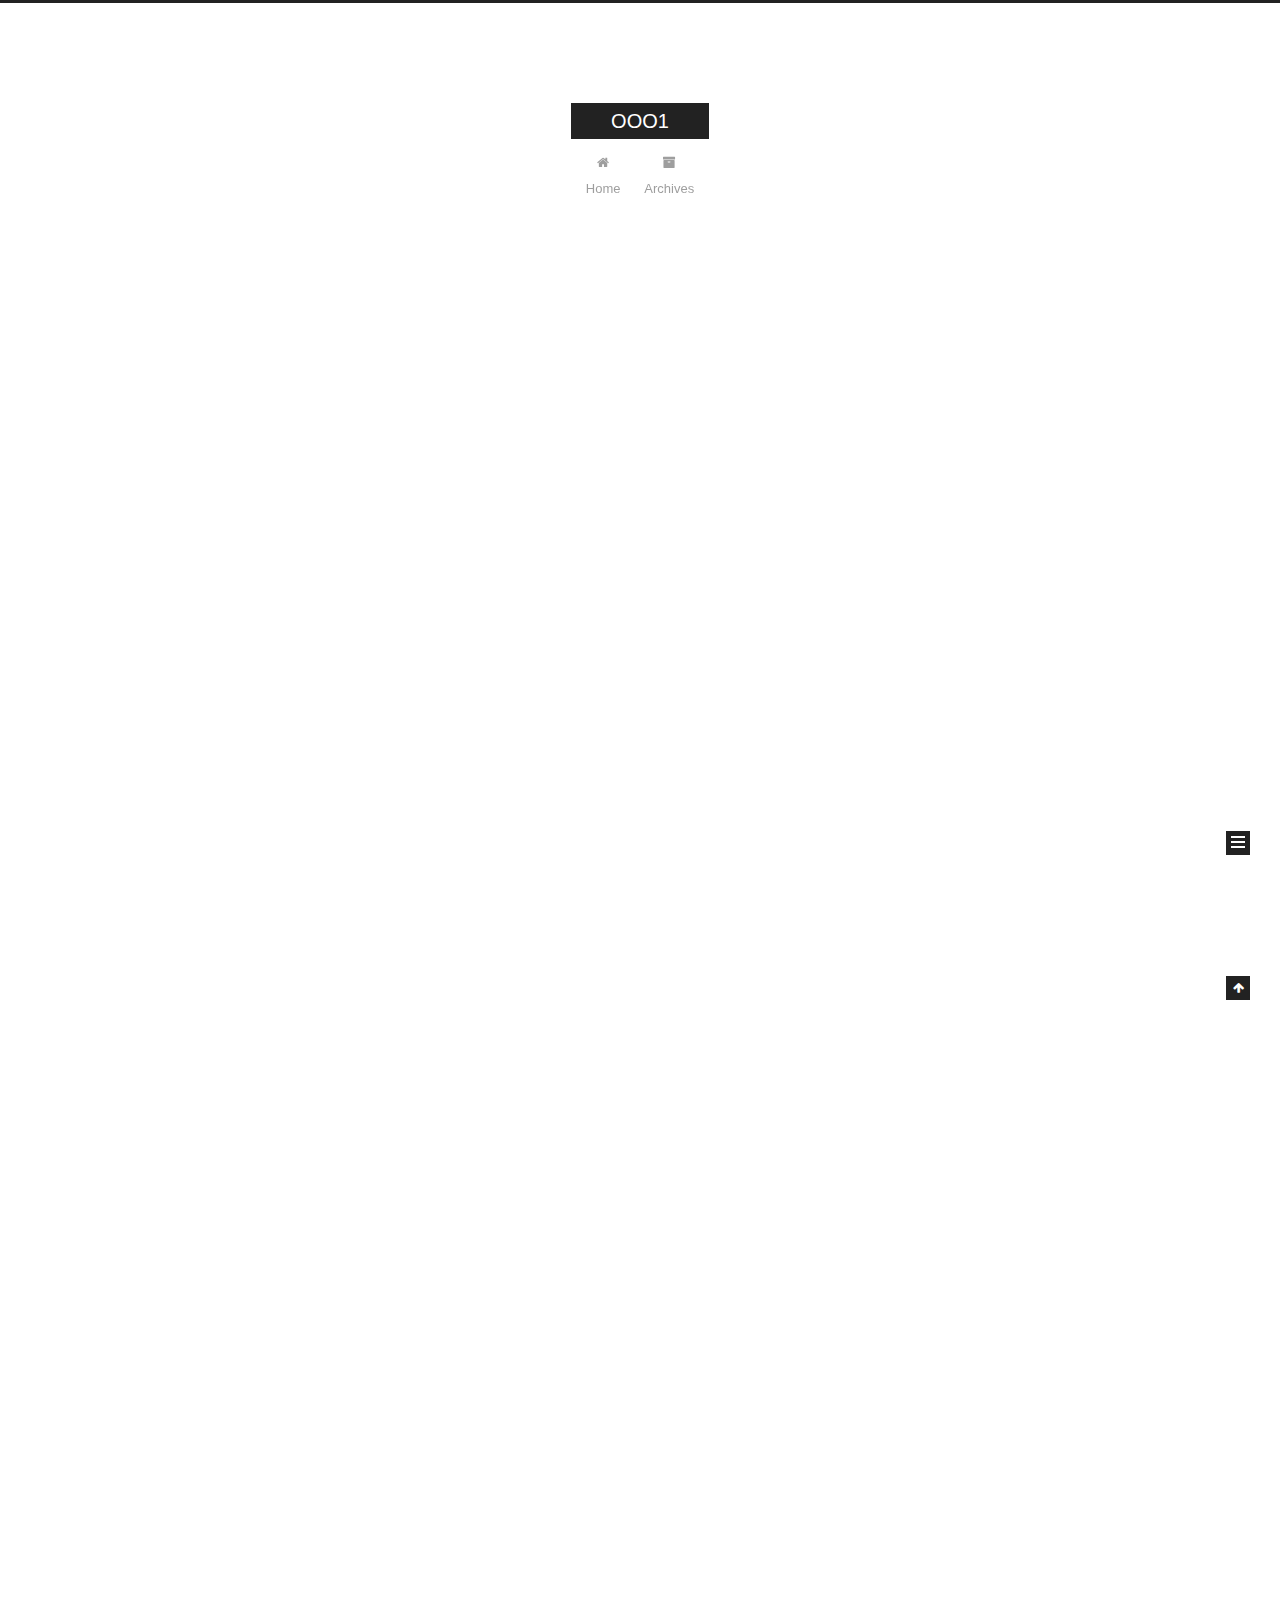
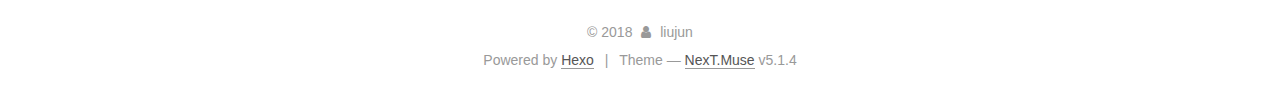
==== commit b9b25745: "Site updated: 2018-01-20 00:07:55" ====
--- a/index.html
+++ b/index.html
@@ -181,7 +181,7 @@
             
               <i class="menu-item-icon fa fa-fw fa-home"></i> <br />
             
-            Startseite
+            Home
           </a>
         </li>
       
@@ -191,7 +191,7 @@
             
               <i class="menu-item-icon fa fa-fw fa-archive"></i> <br />
             
-            Archiv
+            Archives
           </a>
         </li>
       
@@ -257,7 +257,7 @@
                 <i class="fa fa-calendar-o"></i>
               </span>
               
-                <span class="post-meta-item-text">Veröffentlicht am</span>
+                <span class="post-meta-item-text">Posted on</span>
               
               <time title="Post created" itemprop="dateCreated datePublished" datetime="2018-01-19T01:35:58+08:00">
                 2018-01-19
@@ -377,7 +377,7 @@
                 <i class="fa fa-calendar-o"></i>
               </span>
               
-                <span class="post-meta-item-text">Veröffentlicht am</span>
+                <span class="post-meta-item-text">Posted on</span>
               
               <time title="Post created" itemprop="dateCreated datePublished" datetime="2018-01-19T01:33:48+08:00">
                 2018-01-19
@@ -510,7 +510,7 @@
                 <a href="/archives/">
               
                   <span class="site-state-item-count">2</span>
-                  <span class="site-state-item-name">Artikel</span>
+                  <span class="site-state-item-name">posts</span>
                 </a>
               </div>
             
@@ -560,7 +560,7 @@
 </div>
 
 
-  <div class="powered-by">Erstellt mit  <a class="theme-link" target="_blank" href="https://hexo.io">Hexo</a></div>
+  <div class="powered-by">Powered by <a class="theme-link" target="_blank" href="https://hexo.io">Hexo</a></div>
 
 
 
--- a/css/main.css
+++ b/css/main.css
@@ -1822,7 +1822,7 @@
   width: 4px;
   height: 4px;
   border-radius: 50%;
-  background: #5c6995;
+  background: #d6ff9f;
 }
 .links-of-blogroll {
   font-size: 13px;
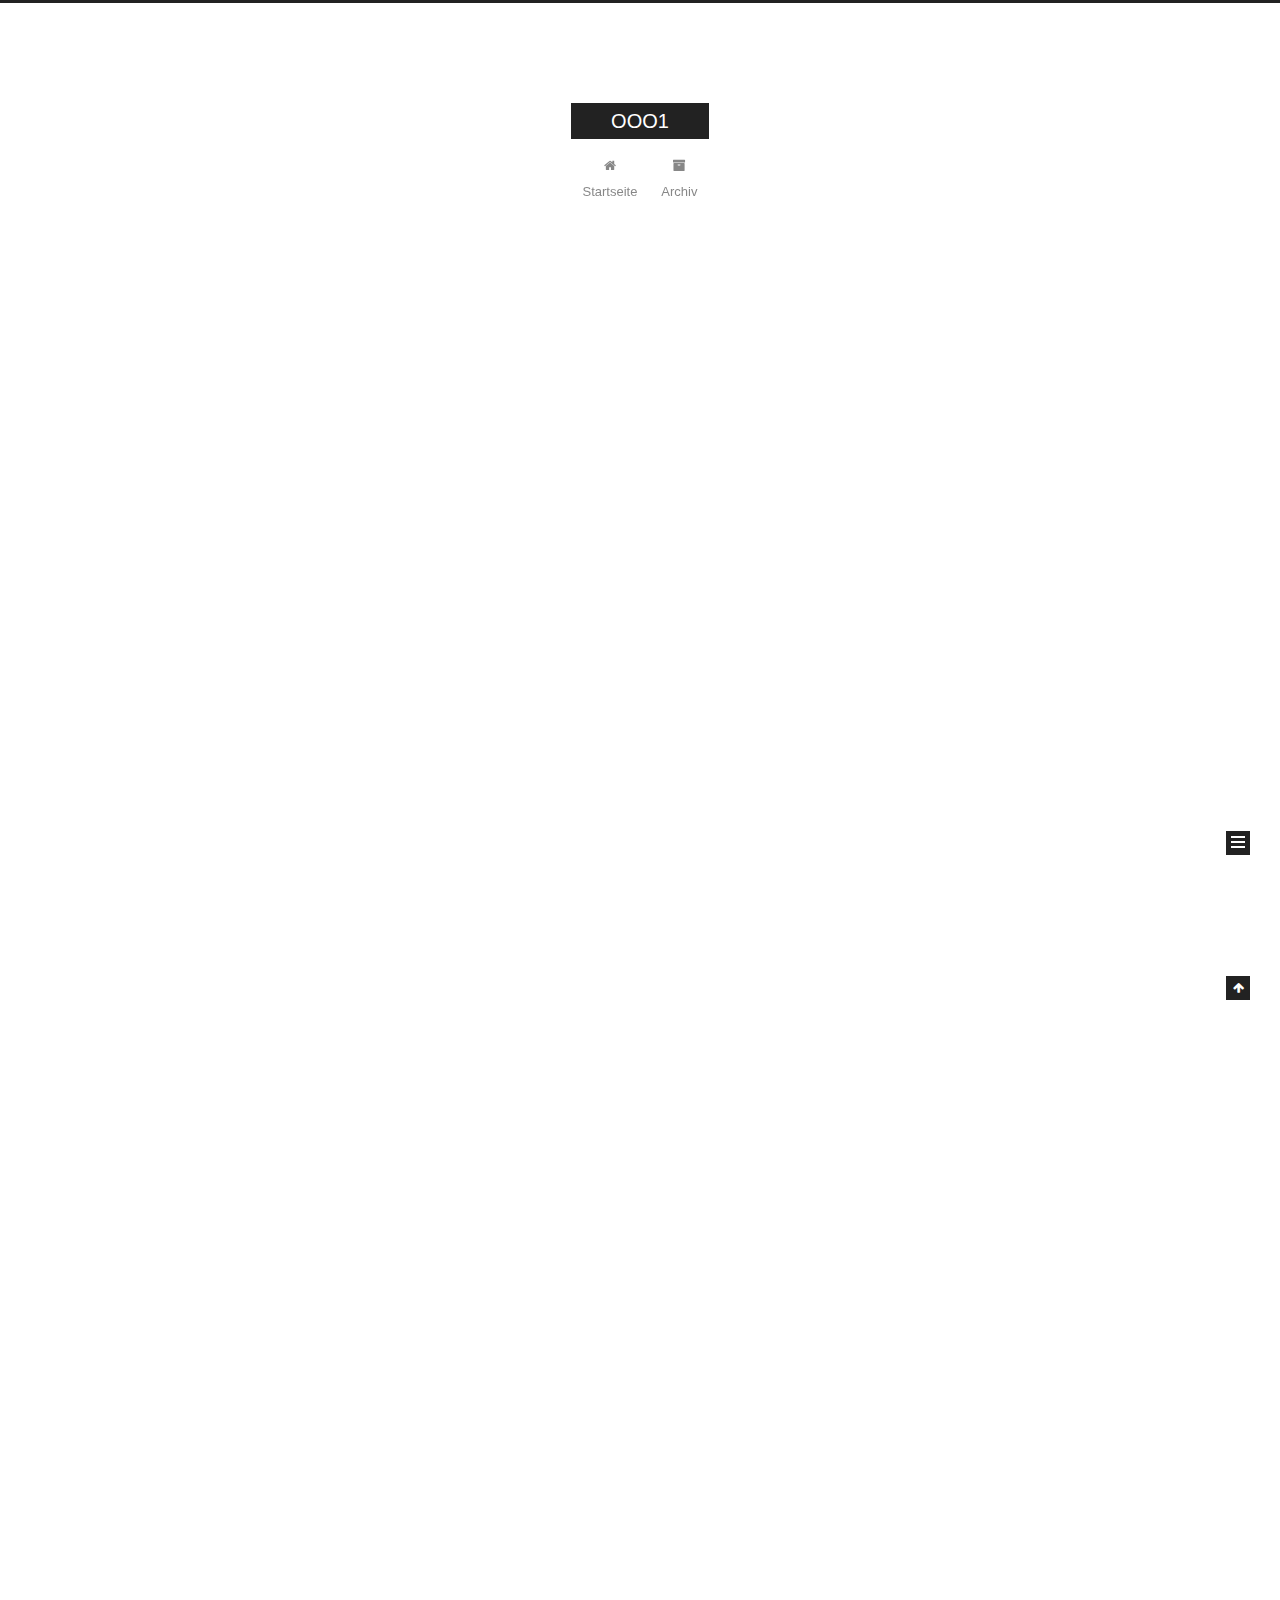
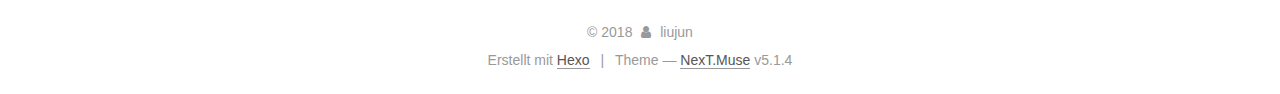
==== commit 9e6d2a97: "Site updated: 2018-01-20 00:14:32" ====
--- a/index.html
+++ b/index.html
@@ -181,7 +181,7 @@
             
               <i class="menu-item-icon fa fa-fw fa-home"></i> <br />
             
-            Home
+            Startseite
           </a>
         </li>
       
@@ -191,7 +191,7 @@
             
               <i class="menu-item-icon fa fa-fw fa-archive"></i> <br />
             
-            Archives
+            Archiv
           </a>
         </li>
       
@@ -257,7 +257,7 @@
                 <i class="fa fa-calendar-o"></i>
               </span>
               
-                <span class="post-meta-item-text">Posted on</span>
+                <span class="post-meta-item-text">Veröffentlicht am</span>
               
               <time title="Post created" itemprop="dateCreated datePublished" datetime="2018-01-19T01:35:58+08:00">
                 2018-01-19
@@ -377,7 +377,7 @@
                 <i class="fa fa-calendar-o"></i>
               </span>
               
-                <span class="post-meta-item-text">Posted on</span>
+                <span class="post-meta-item-text">Veröffentlicht am</span>
               
               <time title="Post created" itemprop="dateCreated datePublished" datetime="2018-01-19T01:33:48+08:00">
                 2018-01-19
@@ -510,7 +510,7 @@
                 <a href="/archives/">
               
                   <span class="site-state-item-count">2</span>
-                  <span class="site-state-item-name">posts</span>
+                  <span class="site-state-item-name">Artikel</span>
                 </a>
               </div>
             
@@ -560,7 +560,7 @@
 </div>
 
 
-  <div class="powered-by">Powered by <a class="theme-link" target="_blank" href="https://hexo.io">Hexo</a></div>
+  <div class="powered-by">Erstellt mit  <a class="theme-link" target="_blank" href="https://hexo.io">Hexo</a></div>
 
 
 
--- a/css/main.css
+++ b/css/main.css
@@ -1822,7 +1822,7 @@
   width: 4px;
   height: 4px;
   border-radius: 50%;
-  background: #d6ff9f;
+  background: #ffff82;
 }
 .links-of-blogroll {
   font-size: 13px;
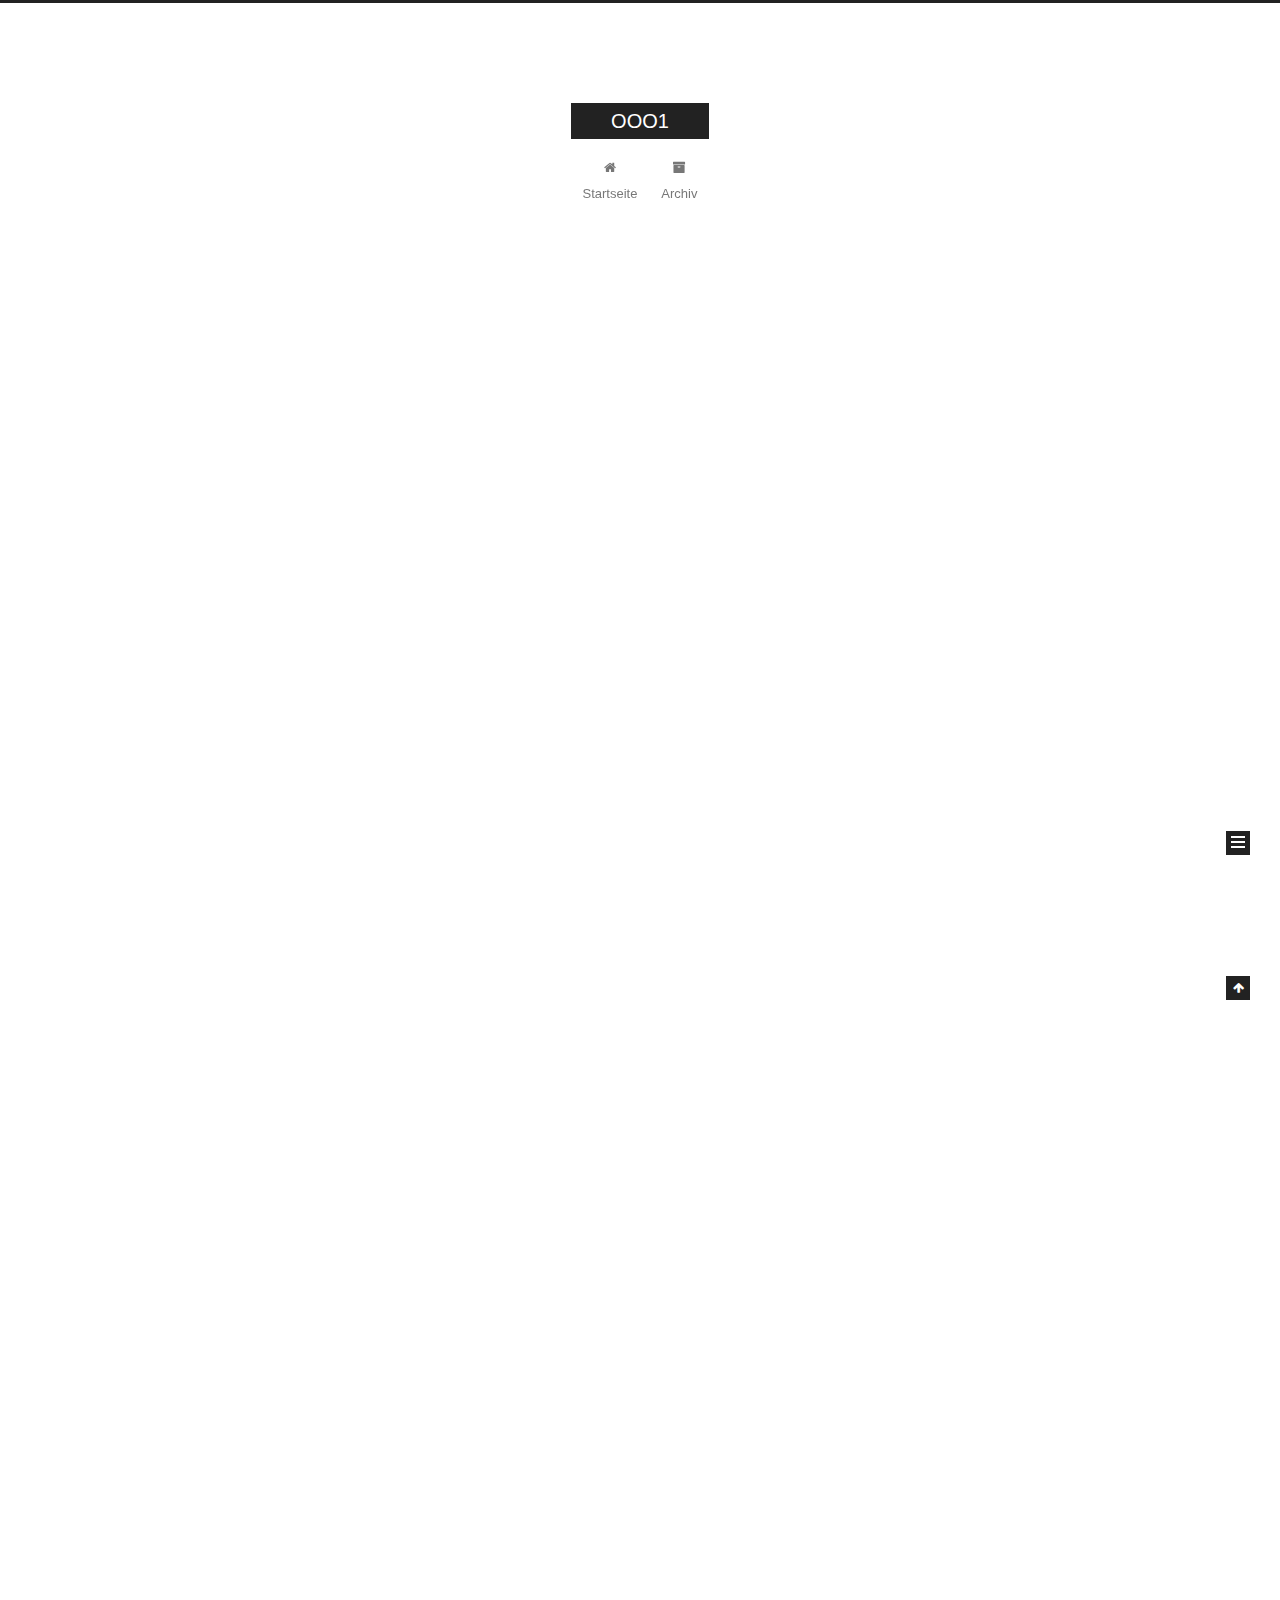
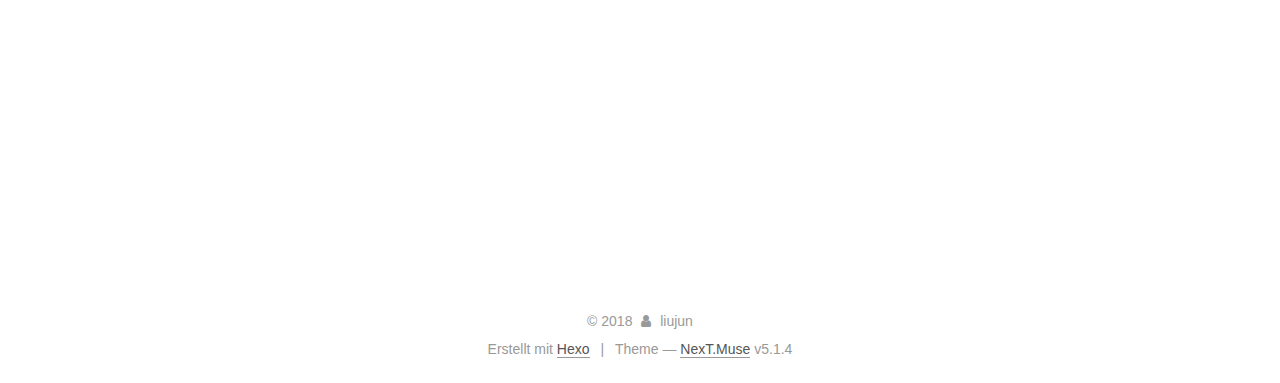
==== commit 490adbd8: "Site updated: 2018-01-20 00:16:58" ====
--- a/index.html
+++ b/index.html
@@ -228,6 +228,126 @@
   
   
   <div class="post-block">
+    <link itemprop="mainEntityOfPage" href="http://yoursite.com/2018/01/19/第二篇博客/">
+
+    <span hidden itemprop="author" itemscope itemtype="http://schema.org/Person">
+      <meta itemprop="name" content="liujun">
+      <meta itemprop="description" content="">
+      <meta itemprop="image" content="/images/avatar.gif">
+    </span>
+
+    <span hidden itemprop="publisher" itemscope itemtype="http://schema.org/Organization">
+      <meta itemprop="name" content="OOO1">
+    </span>
+
+    
+      <header class="post-header">
+
+        
+        
+          <h1 class="post-title" itemprop="name headline">
+                
+                <a class="post-title-link" href="/2018/01/19/第二篇博客/" itemprop="url">第二篇博客</a></h1>
+        
+
+        <div class="post-meta">
+          <span class="post-time">
+            
+              <span class="post-meta-item-icon">
+                <i class="fa fa-calendar-o"></i>
+              </span>
+              
+                <span class="post-meta-item-text">Veröffentlicht am</span>
+              
+              <time title="Post created" itemprop="dateCreated datePublished" datetime="2018-01-19T23:14:53+08:00">
+                2018-01-19
+              </time>
+            
+
+            
+
+            
+          </span>
+
+          
+
+          
+            
+          
+
+          
+          
+
+          
+
+          
+
+          
+
+        </div>
+      </header>
+    
+
+    
+    
+    
+    <div class="post-body" itemprop="articleBody">
+
+      
+      
+
+      
+        
+          
+            <p>为啥第二次就可以了，我觉对于git，使用时必须注意好位置（就是git bash的地址）</p>
+
+          
+        
+      
+    </div>
+    
+    
+    
+
+    
+
+    
+
+    
+
+    <footer class="post-footer">
+      
+
+      
+
+      
+
+      
+      
+        <div class="post-eof"></div>
+      
+    </footer>
+  </div>
+  
+  
+  
+  </article>
+
+
+    
+      
+
+  
+
+  
+  
+  
+
+  <article class="post post-type-normal" itemscope itemtype="http://schema.org/Article">
+  
+  
+  
+  <div class="post-block">
     <link itemprop="mainEntityOfPage" href="http://yoursite.com/2018/01/19/开博大吉/">
 
     <span hidden itemprop="author" itemscope itemtype="http://schema.org/Person">
@@ -509,7 +629,7 @@
               
                 <a href="/archives/">
               
-                  <span class="site-state-item-count">2</span>
+                  <span class="site-state-item-count">3</span>
                   <span class="site-state-item-name">Artikel</span>
                 </a>
               </div>
--- a/css/main.css
+++ b/css/main.css
@@ -1822,7 +1822,7 @@
   width: 4px;
   height: 4px;
   border-radius: 50%;
-  background: #ffff82;
+  background: #73784a;
 }
 .links-of-blogroll {
   font-size: 13px;
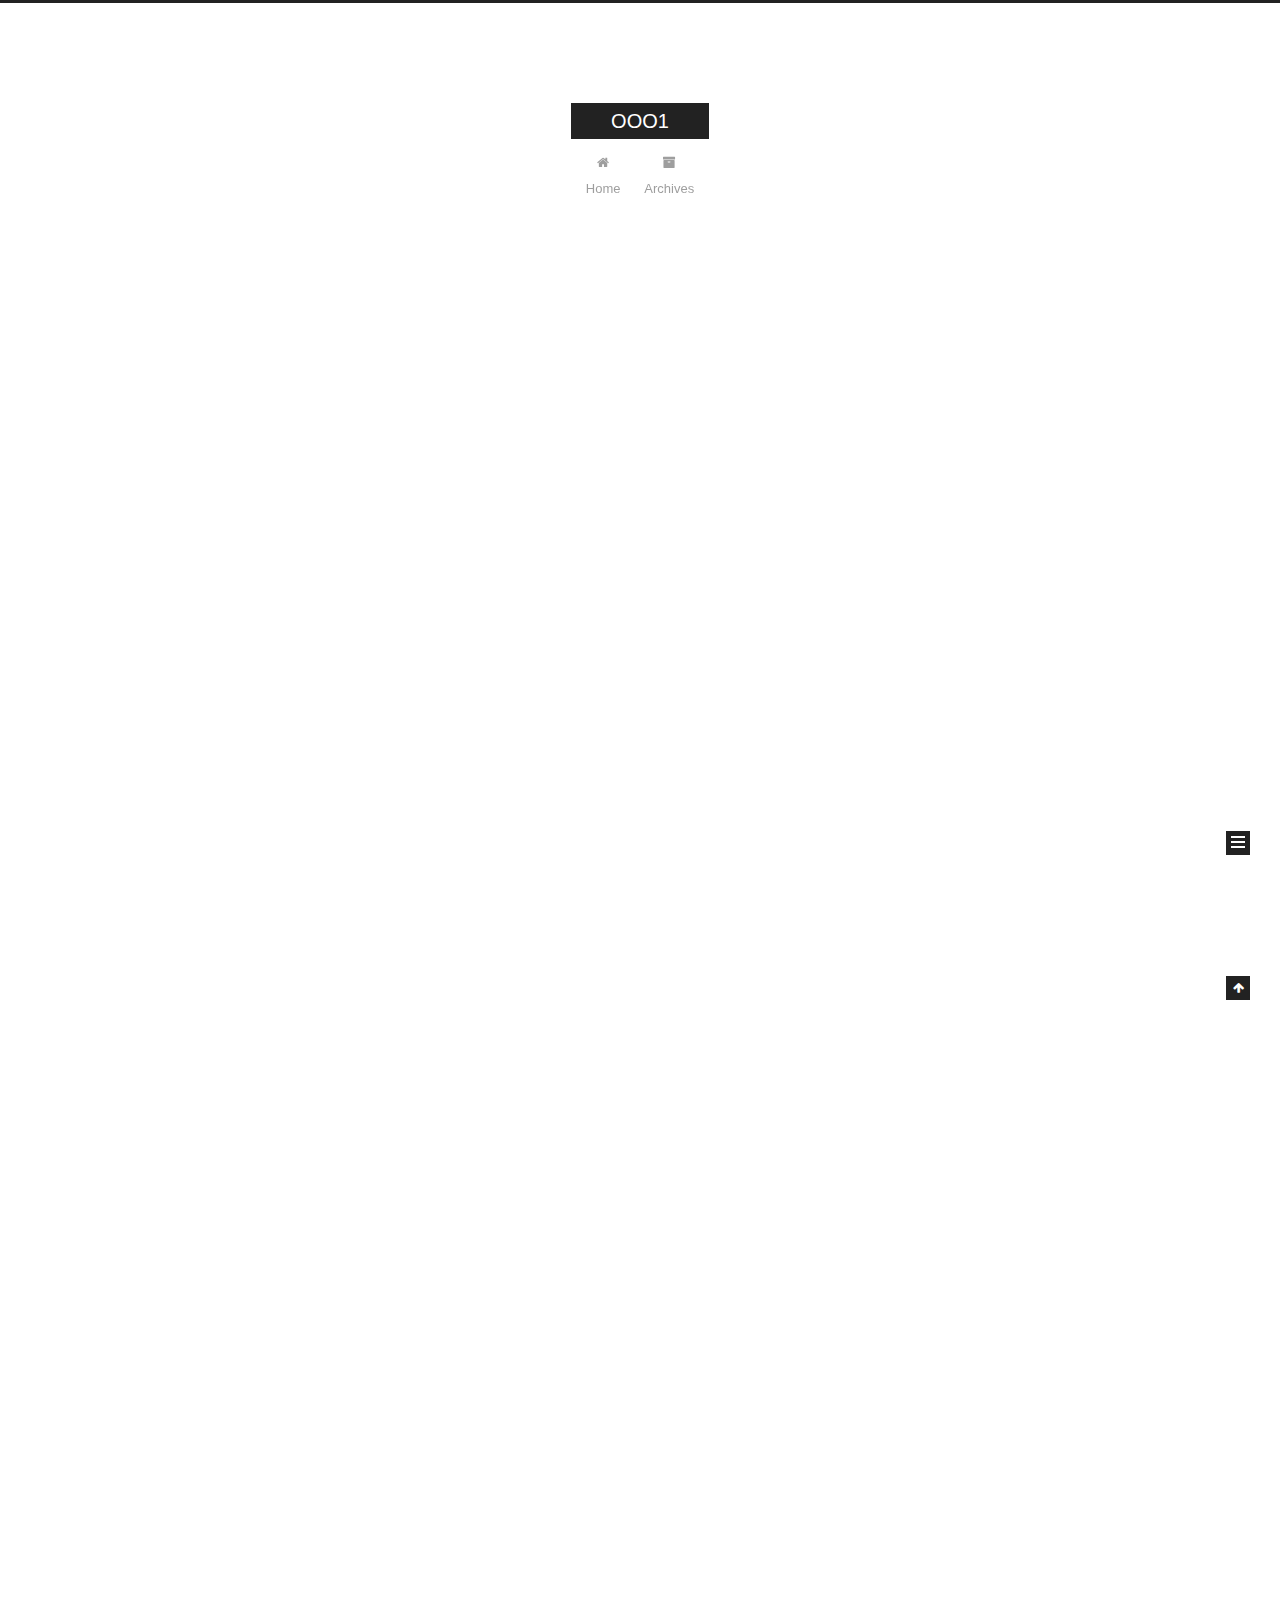
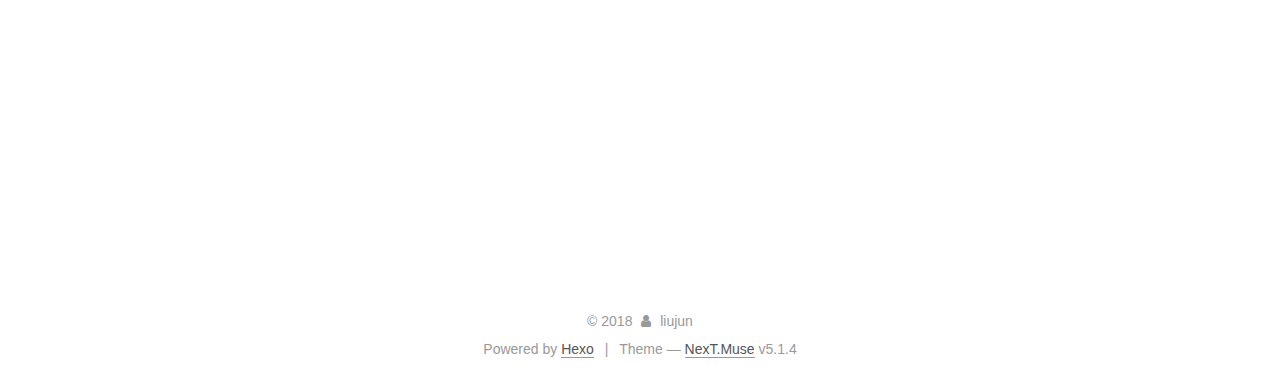
==== commit a048f03f: "Site updated: 2018-01-20 00:18:22" ====
--- a/index.html
+++ b/index.html
@@ -181,7 +181,7 @@
             
               <i class="menu-item-icon fa fa-fw fa-home"></i> <br />
             
-            Startseite
+            Home
           </a>
         </li>
       
@@ -191,7 +191,7 @@
             
               <i class="menu-item-icon fa fa-fw fa-archive"></i> <br />
             
-            Archiv
+            Archives
           </a>
         </li>
       
@@ -257,7 +257,7 @@
                 <i class="fa fa-calendar-o"></i>
               </span>
               
-                <span class="post-meta-item-text">Veröffentlicht am</span>
+                <span class="post-meta-item-text">Posted on</span>
               
               <time title="Post created" itemprop="dateCreated datePublished" datetime="2018-01-19T23:14:53+08:00">
                 2018-01-19
@@ -377,7 +377,7 @@
                 <i class="fa fa-calendar-o"></i>
               </span>
               
-                <span class="post-meta-item-text">Veröffentlicht am</span>
+                <span class="post-meta-item-text">Posted on</span>
               
               <time title="Post created" itemprop="dateCreated datePublished" datetime="2018-01-19T01:35:58+08:00">
                 2018-01-19
@@ -497,7 +497,7 @@
                 <i class="fa fa-calendar-o"></i>
               </span>
               
-                <span class="post-meta-item-text">Veröffentlicht am</span>
+                <span class="post-meta-item-text">Posted on</span>
               
               <time title="Post created" itemprop="dateCreated datePublished" datetime="2018-01-19T01:33:48+08:00">
                 2018-01-19
@@ -630,7 +630,7 @@
                 <a href="/archives/">
               
                   <span class="site-state-item-count">3</span>
-                  <span class="site-state-item-name">Artikel</span>
+                  <span class="site-state-item-name">posts</span>
                 </a>
               </div>
             
@@ -680,7 +680,7 @@
 </div>
 
 
-  <div class="powered-by">Erstellt mit  <a class="theme-link" target="_blank" href="https://hexo.io">Hexo</a></div>
+  <div class="powered-by">Powered by <a class="theme-link" target="_blank" href="https://hexo.io">Hexo</a></div>
 
 
 
--- a/css/main.css
+++ b/css/main.css
@@ -1822,7 +1822,7 @@
   width: 4px;
   height: 4px;
   border-radius: 50%;
-  background: #73784a;
+  background: #289d18;
 }
 .links-of-blogroll {
   font-size: 13px;
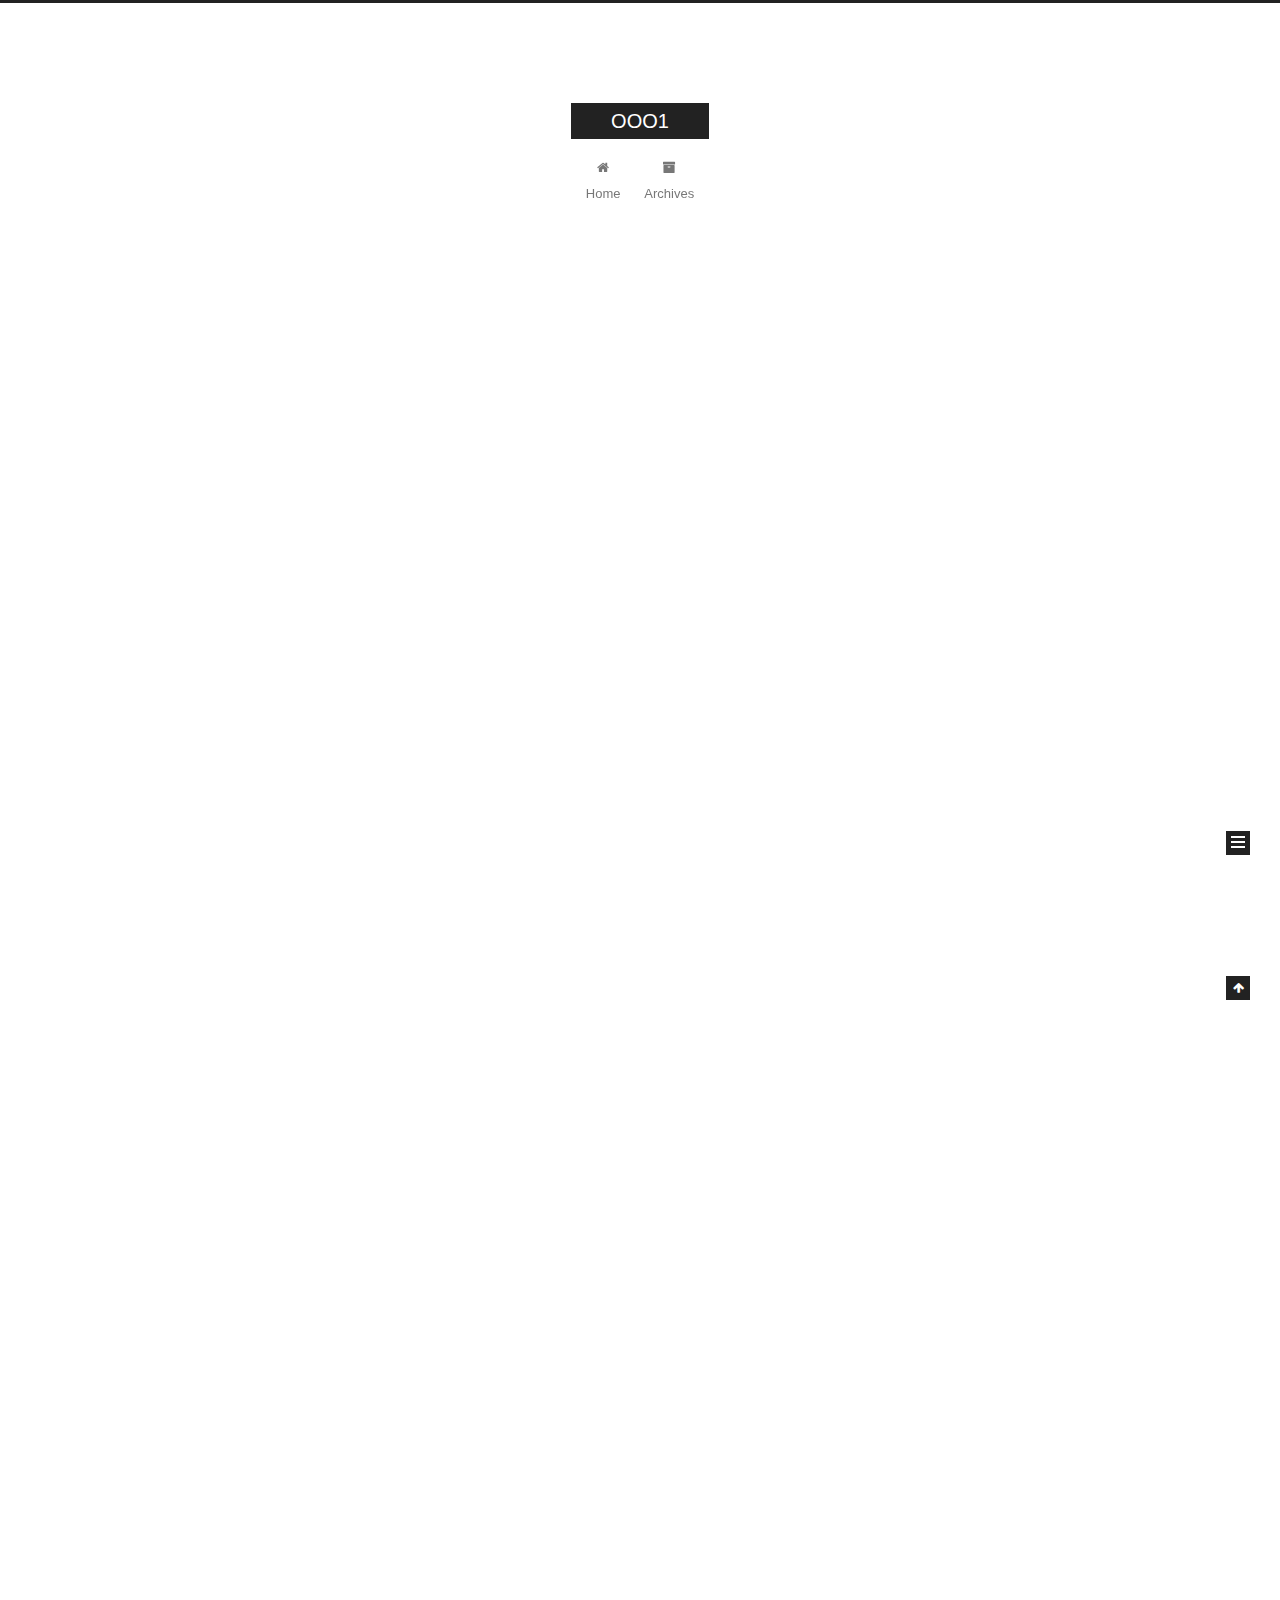
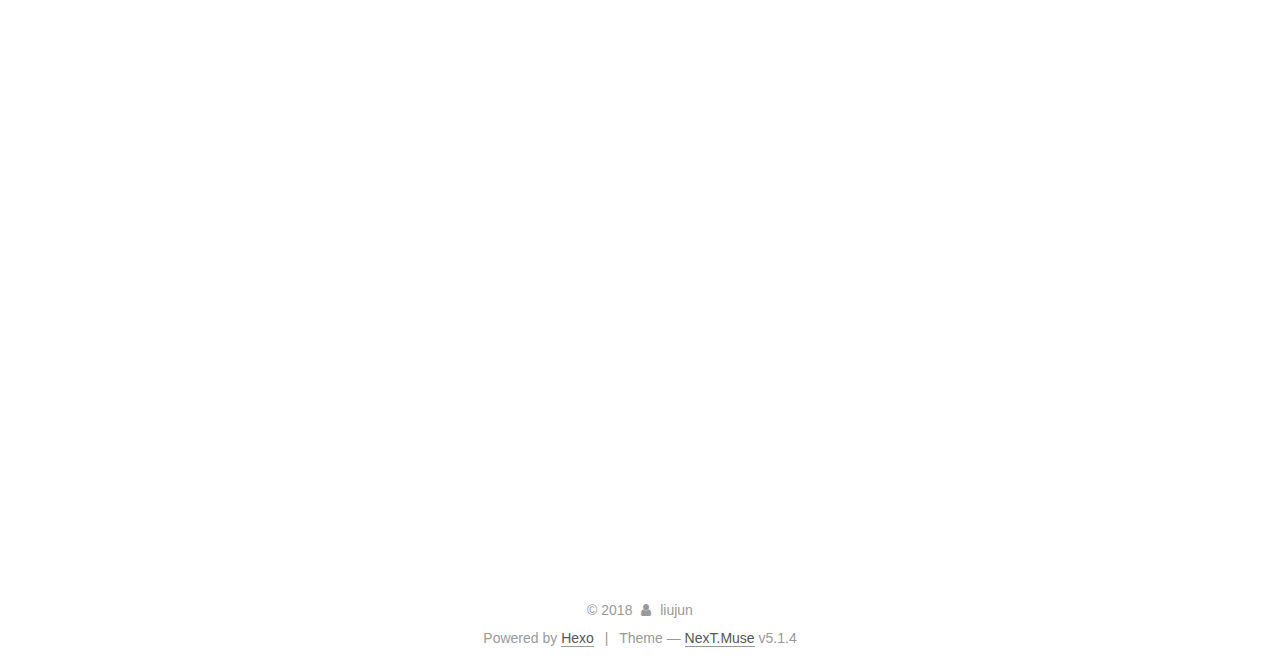
==== commit 06f14480: "Site updated: 2018-01-20 00:23:24" ====
--- a/index.html
+++ b/index.html
@@ -228,6 +228,126 @@
   
   
   <div class="post-block">
+    <link itemprop="mainEntityOfPage" href="http://yoursite.com/2018/01/20/第三次/">
+
+    <span hidden itemprop="author" itemscope itemtype="http://schema.org/Person">
+      <meta itemprop="name" content="liujun">
+      <meta itemprop="description" content="">
+      <meta itemprop="image" content="/images/avatar.gif">
+    </span>
+
+    <span hidden itemprop="publisher" itemscope itemtype="http://schema.org/Organization">
+      <meta itemprop="name" content="OOO1">
+    </span>
+
+    
+      <header class="post-header">
+
+        
+        
+          <h1 class="post-title" itemprop="name headline">
+                
+                <a class="post-title-link" href="/2018/01/20/第三次/" itemprop="url">第三次</a></h1>
+        
+
+        <div class="post-meta">
+          <span class="post-time">
+            
+              <span class="post-meta-item-icon">
+                <i class="fa fa-calendar-o"></i>
+              </span>
+              
+                <span class="post-meta-item-text">Posted on</span>
+              
+              <time title="Post created" itemprop="dateCreated datePublished" datetime="2018-01-20T00:21:39+08:00">
+                2018-01-20
+              </time>
+            
+
+            
+
+            
+          </span>
+
+          
+
+          
+            
+          
+
+          
+          
+
+          
+
+          
+
+          
+
+        </div>
+      </header>
+    
+
+    
+    
+    
+    <div class="post-body" itemprop="articleBody">
+
+      
+      
+
+      
+        
+          
+            <p>请记好.md的编辑格式</p>
+
+          
+        
+      
+    </div>
+    
+    
+    
+
+    
+
+    
+
+    
+
+    <footer class="post-footer">
+      
+
+      
+
+      
+
+      
+      
+        <div class="post-eof"></div>
+      
+    </footer>
+  </div>
+  
+  
+  
+  </article>
+
+
+    
+      
+
+  
+
+  
+  
+  
+
+  <article class="post post-type-normal" itemscope itemtype="http://schema.org/Article">
+  
+  
+  
+  <div class="post-block">
     <link itemprop="mainEntityOfPage" href="http://yoursite.com/2018/01/19/第二篇博客/">
 
     <span hidden itemprop="author" itemscope itemtype="http://schema.org/Person">
@@ -629,7 +749,7 @@
               
                 <a href="/archives/">
               
-                  <span class="site-state-item-count">3</span>
+                  <span class="site-state-item-count">4</span>
                   <span class="site-state-item-name">posts</span>
                 </a>
               </div>
--- a/css/main.css
+++ b/css/main.css
@@ -1822,7 +1822,7 @@
   width: 4px;
   height: 4px;
   border-radius: 50%;
-  background: #289d18;
+  background: #3d11e2;
 }
 .links-of-blogroll {
   font-size: 13px;
